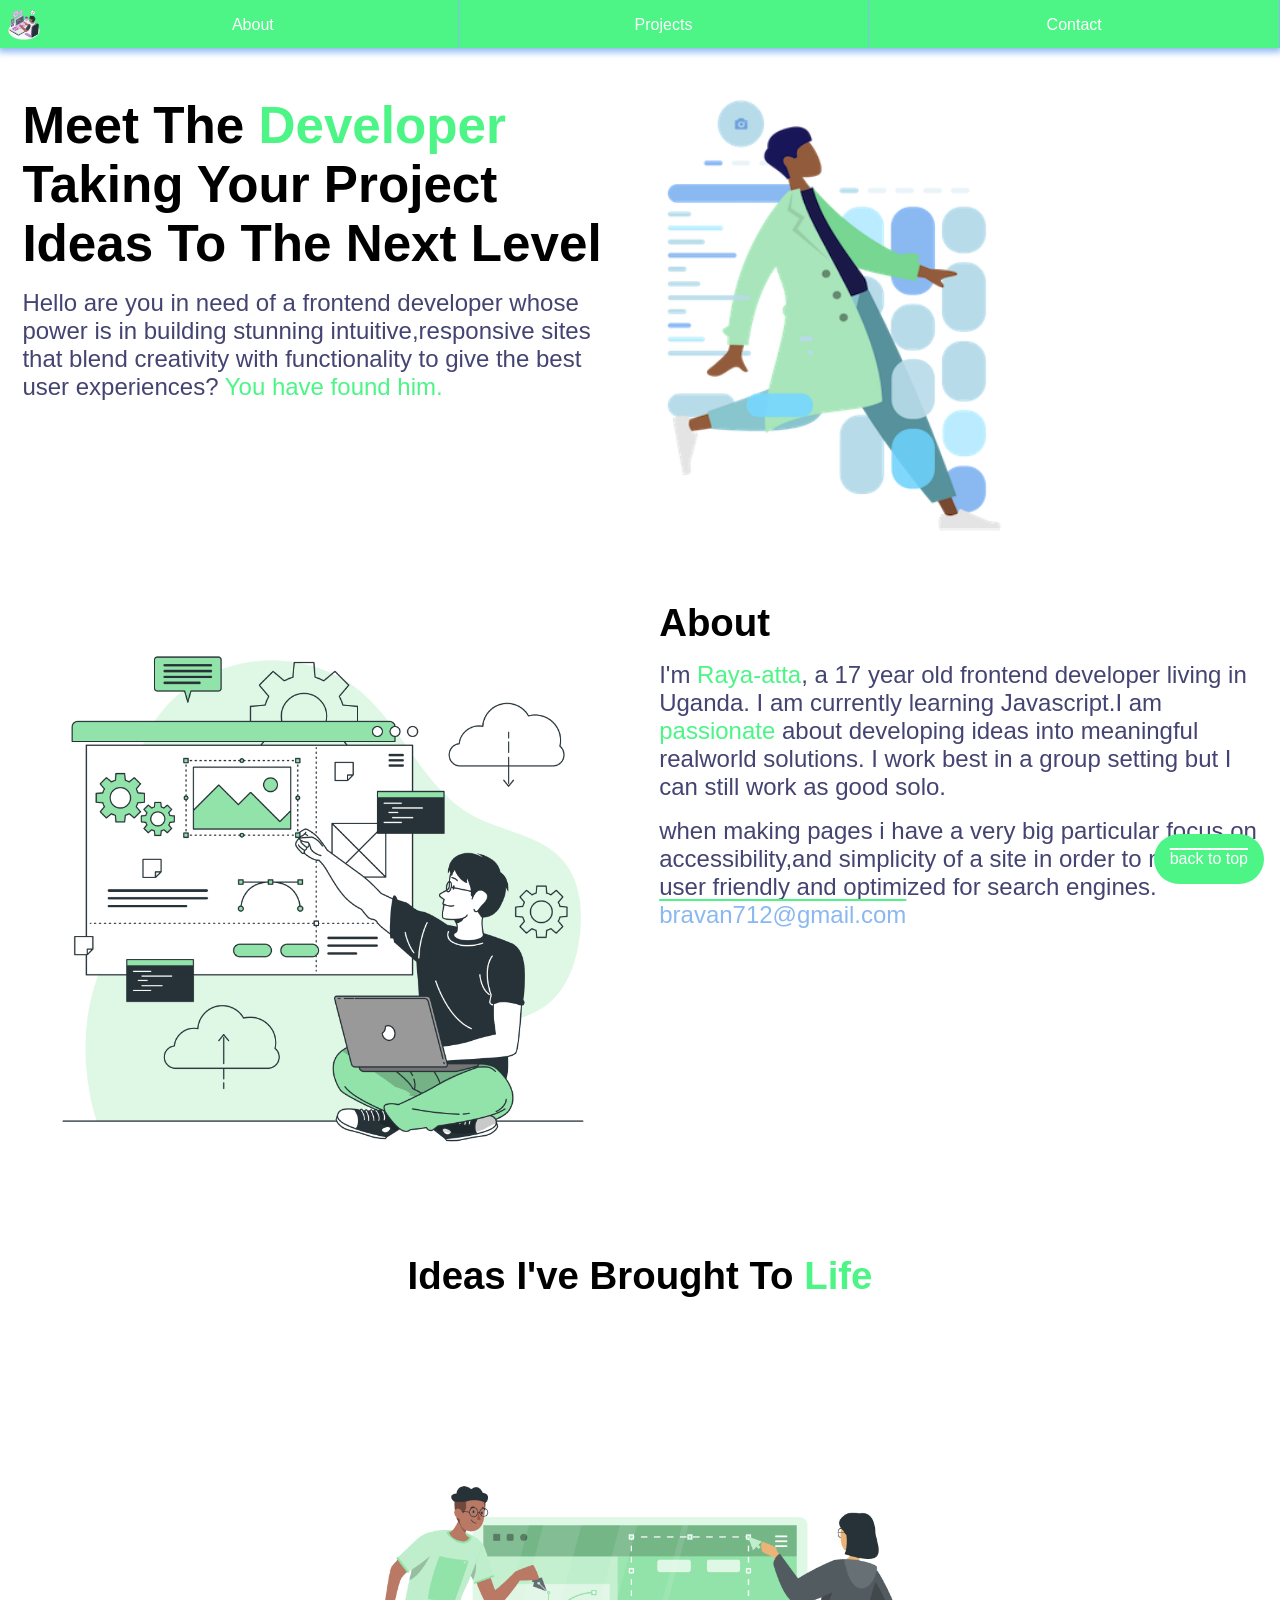
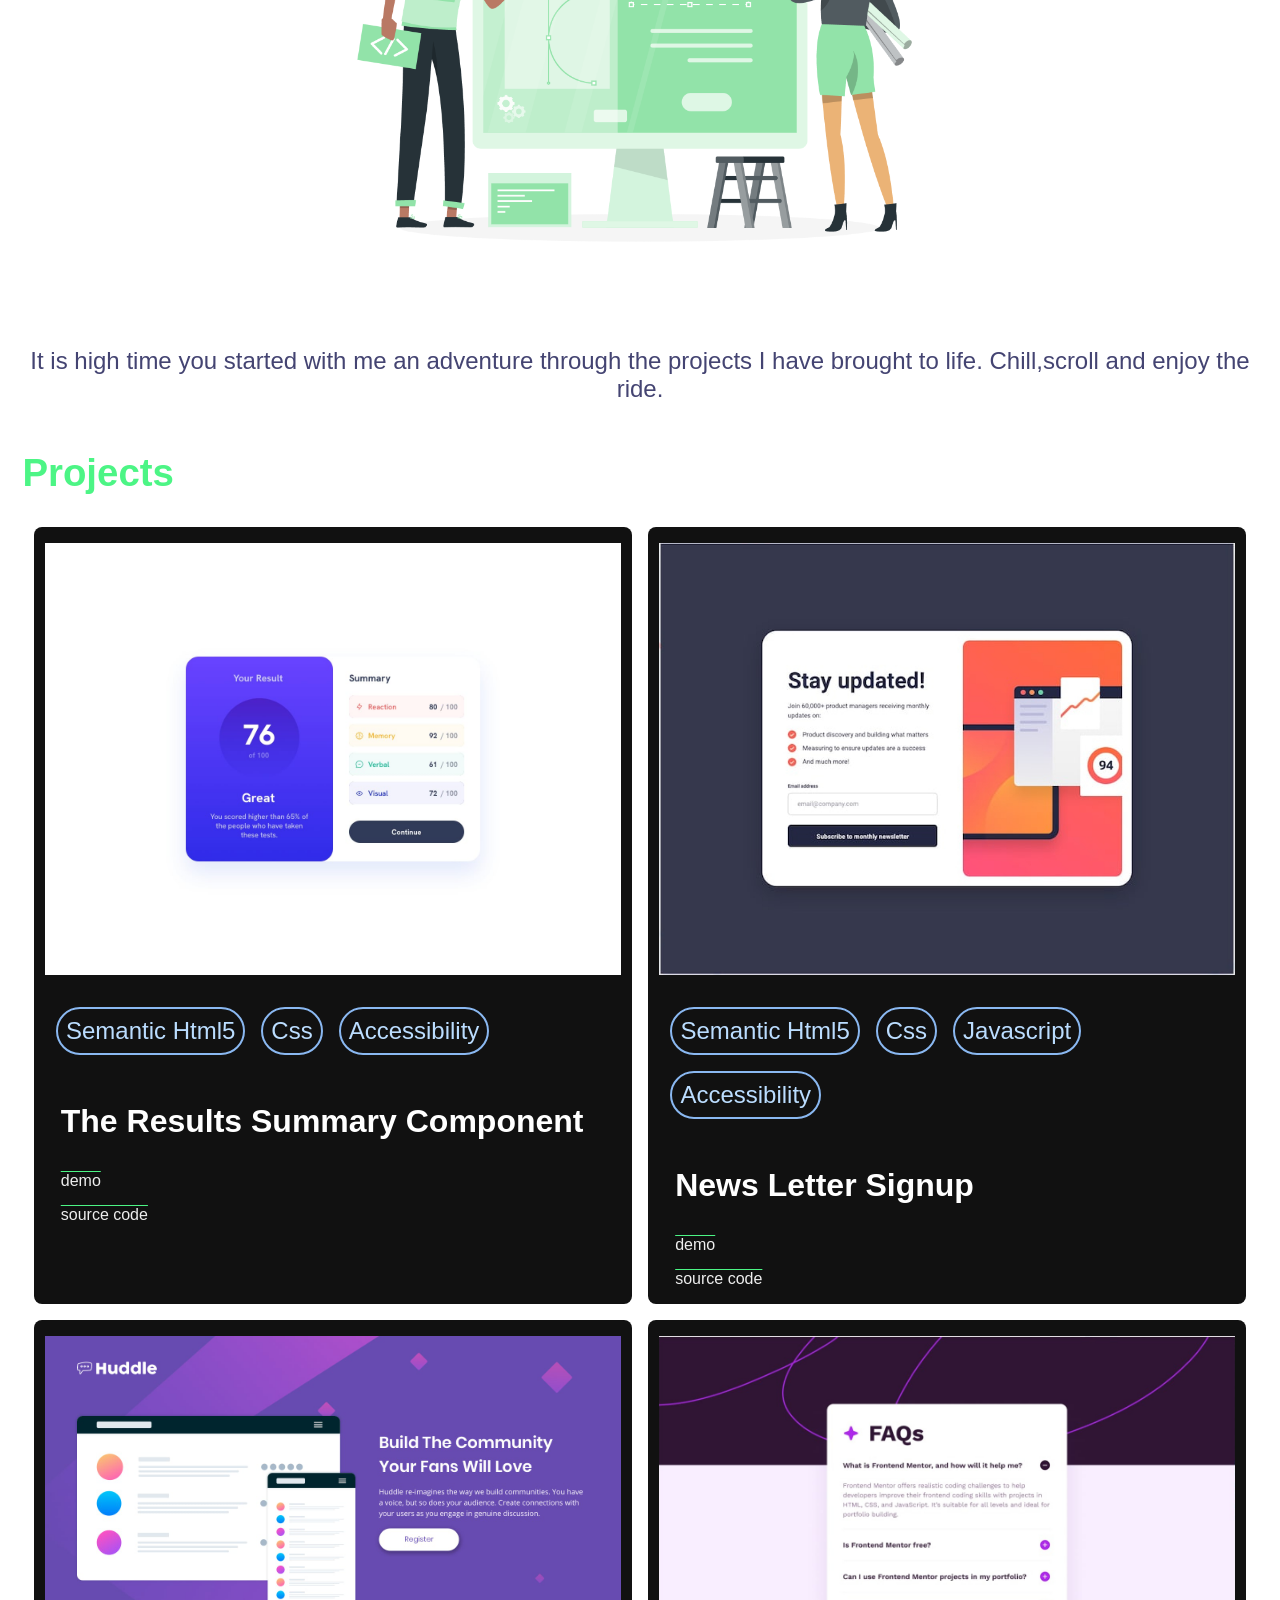
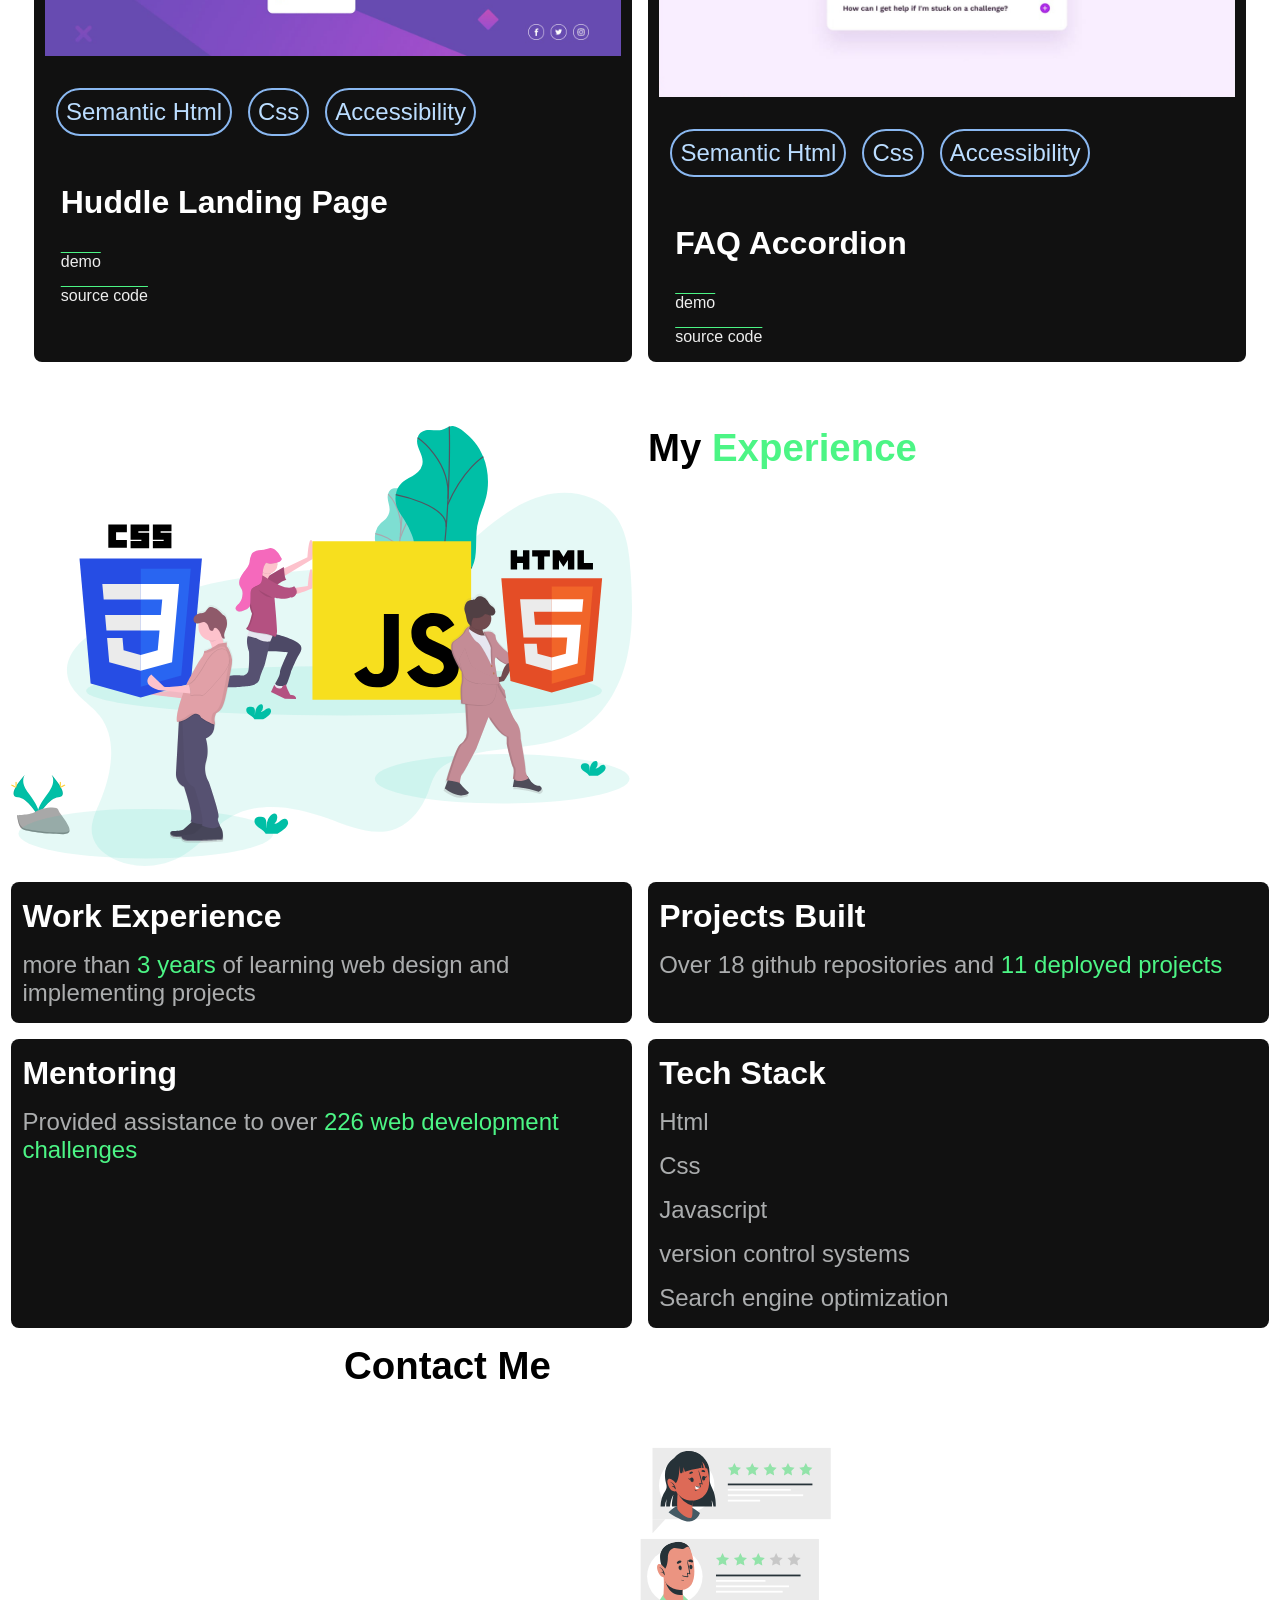
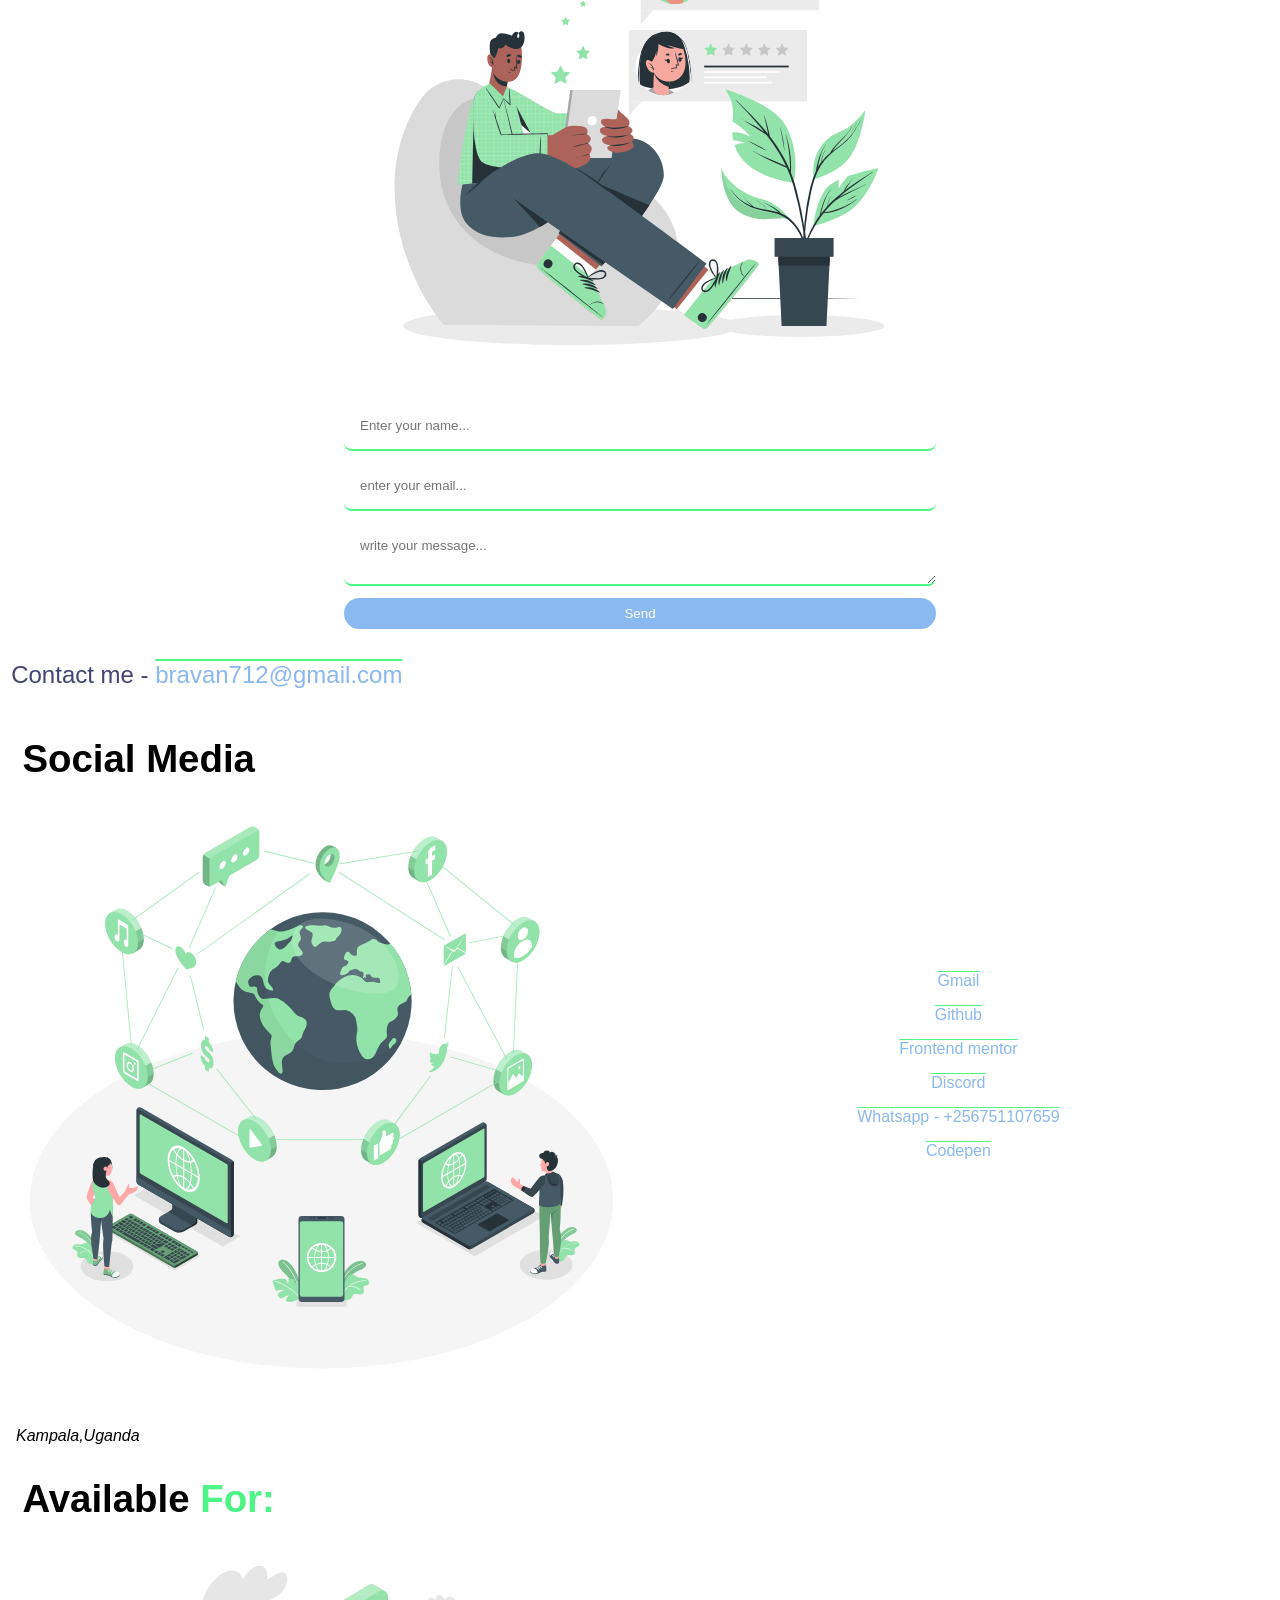
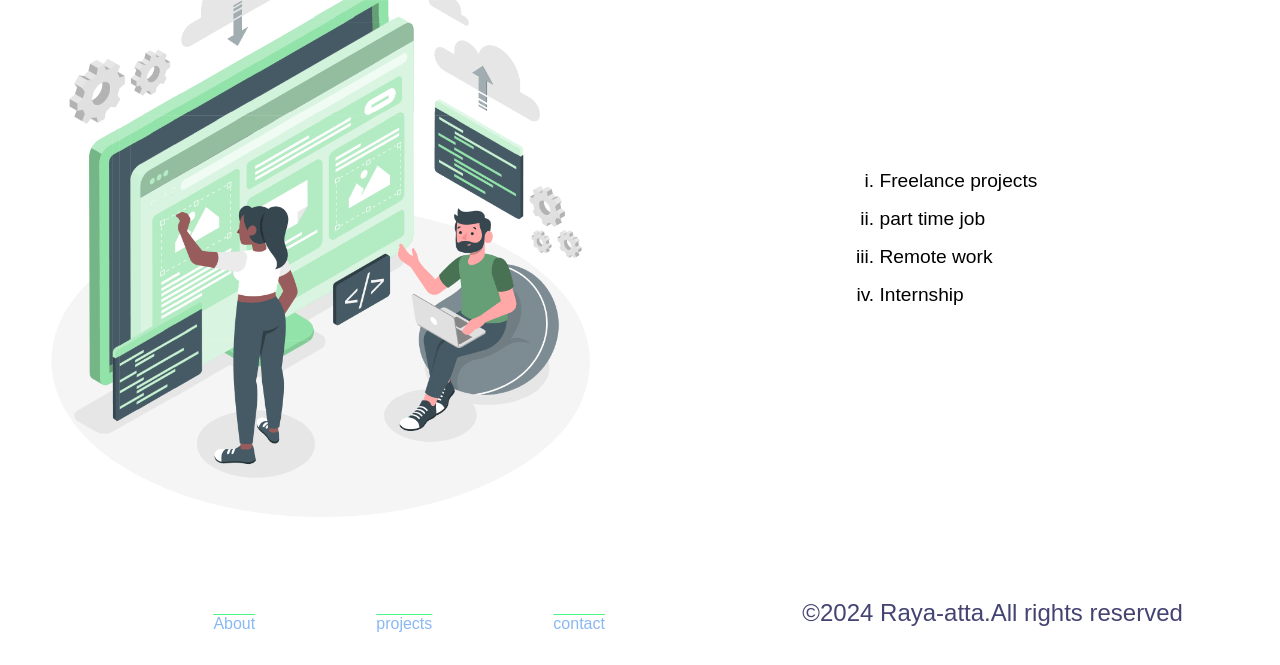
==== index.html @ 0c6fb793 "Update index.html" ====
<!DOCTYPE html>
<html>
    <head>
        <meta charset="utf-8">
        <meta http-equiv="X-UA-Compatible" content="IE=edge">
        <title>Raya-atta</title>
        <meta name="title" content="Raya-atta" />
<meta name="description" content="The number one developer portfolio." />

<!-- Open Graph / Facebook -->
<meta property="og:type" content="website" />
<meta property="og:url" content="https://rayaatta.github.io/My-portfolio/" />
<meta property="og:title" content="Raya-atta" />
<meta property="og:description" content="The developer bringing your ideas to life." />
<meta property="og:image" content="my-avatar.png" />

<!-- Twitter -->
<meta property="twitter:card" content="summary_large_image" />
<meta property="twitter:url" content="https://rayaatta.github.io/My-portfolio/" />
<meta property="twitter:title" content="Raya-atta" />
<meta property="twitter:description" content="The developer bringing your ideas to lifr." />
<meta property="twitter:image" content="my-avatar.png" />

        <meta name="viewport" content="width=device-width, initial-scale=1">
        <link rel="stylesheet" href="style.css">
    </head>
    <body>
        <header>
             <img src="avatar.svg" class="header__img"  alt="">
            <nav>
                <ul>
                    <li><a href="#about">About</a></li>
                    <li><a href="#projects">Projects</a></li>
                    <li><a href="#contact">Contact</a></li>
                </ul>
            </nav>
        </header>
        <main>
            <article class="meet-me">
                <img src="my-avatar.png" alt="">
                <div class="meet-me__div">
                    <h1>
                      Meet the <span class="theme-main">developer</span> taking your project ideas to the next level
                    </h1>
                    <p>
                      Hello are you in need of a  frontend developer whose power
                      is in building stunning intuitive,responsive sites that blend creativity with functionality to give
                      the best user experiences? <span class="theme-main">You have found him.</span>
                    </p>
                </div>
            </article>
            <article class="about" id="about">
                <img src="me-coding.png" alt="">
                <div class="about__div">
                    <h2>About</h2>
                    <p>
                      I'm <span class="theme-main">Raya-atta</span>, a 17 year old frontend developer living in Uganda.
                      I am currently learning Javascript.I am <span class="theme-main">passionate</span> about developing ideas into meaningful realworld solutions.
                      I work best in a group setting but I can still work as good solo.
                    </p>
                    <p>
                      when making pages i have a very big particular focus on accessibility,and simplicity of a site in order to make it user 
                      friendly and optimized for search engines.
                      <a class="mail" href="mailto:bravan712@gmail.com">bravan712@gmail.com</a>
                    </p>
                </div>
            </article>
            <section>
                <article class="ideas">
                    <h2>Ideas I've brought to <span class="theme-main">life</span> </h2>
                    <img src="project.png" alt="">
                    <p>It is high time you started with me an adventure through the projects I have brought to life.
                        Chill,scroll and enjoy the ride.
                    </p>
                </article>
                <section id="projects">
                      <h2 class="theme-main">Projects</h2>
                      <section class="projects-container">
                        <article class="results-summary">
                           <img src="results-summary.jpg" alt="">
                           <div class="built-with">
                             <p>Semantic Html5</p>
                             <p>Css</p>
                             <p>Accessibility</p>
                           </div>
                           <h3>The results summary component</h3>
                           <a href="https://rayaatta.github.io/Results-summary-component-/">demo</a>
                           <a href="https://github.com/rayaatta/Results-summary-component-/">source code</a>
                        </article>
                        <article class="news-letter">
                            <img src="newsletter.jpg" alt="" srcset="">
                            <div class="built-with">
                                <p>Semantic Html5</p>
                                <p>Css</p>
                                <p>Javascript</p>
                                <p>Accessibility</p>
                            </div>
                            <h3>News letter signup</h3>
                            <a href="https://rayaatta.github.io/News-letter-sign-up-with-success-message-/">demo</a>
                            <a href="https://github.com/rayaatta/News-letter-sign-up-with-success-message-">source code</a>
                        </article>
                        <article class="huddle-page">
                            <img src="huddle-landing.jpg" alt="">
                            <div class="built-with">
                                <p>Semantic Html</p>
                                <p>Css</p>
                                <p>Accessibility</p>
                            </div>
                            <h3>huddle landing page</h3>
                            <a href="https://rayaatta.github.io/Huddle-landing-page/">demo</a>
                            <a href="https://github.com/rayaatta/Huddle-landing-page">source code</a>
                        </article>
                        <article>
                            <img src="faq-accordion.jpg" alt="">
                            <div class="built-with">
                                <p>Semantic Html</p>
                                <p>Css</p>
                                <p>Accessibility</p>
                            </div>
                            <h3>FAQ accordion</h3>
                            <a href="#">demo</a>
                            <a href="#">source code</a>
                        </article>
                      </section>
                </section>
            </section>
            <section class="experience">
                <img src="skill-set.svg" alt="">
                <h2>my <span class="theme-main">experience</span></h2>
                <article class="Time">
                    <h3>Work experience</h3>
                   <p>more than <span class="theme-main">3 years</span> of learning web design and implementing projects</p>
                </article>
                <article>
                    <h3>Projects built</h3>
                    <p>Over 18 github repositories and <span class="theme-main">11 deployed projects</span></p>
                </article>
                <article>
                    <h3>Mentoring</h3>
                    <p>Provided assistance to over <span class="theme-main"> 226 web development challenges</span></p>
                </article>
                <article>
                    <h3>Tech stack</h3>
                    <p>Html</p>
                    <p>Css</p>
                    <p>Javascript</p>
                    <p>version control systems</p>
                    <p>Search engine optimization</p>
                </article>
            </section>
            <form id="contact" action="https://formspree.io/f/xjvnbeyb" method="POST">
                <h2>Contact me</h2>
                <img src="contact.svg" alt="">
                 <input type="text" name="name" id="name" placeholder="Enter your name...">
                 <input type="email" name="email" placeholder="enter your email..."> 
                  <textarea name="message" placeholder="write your message..."></textarea>
                  <button type="submit">Send</button>
            </form>
            
            <div class="contact">
              <p>Contact me - <a href="mailto:bravan712@gmail.com">bravan712@gmail.com</a></p>
            </div>
            <div class="socials">
                <div>
                    <h2>Social media</h2>
                    <img src="socials.svg" alt="">
                </div>
                <div class="links">
                    <a href="mailto:musasizis199@gmail.com">Gmail</a>
                    <a href="https://www.github.com/rayaatta">Github</a>
                    <a href="https://www.frontendmentor.io/profile/rayaatta">Frontend mentor</a>
                    <a href="https://www.discordapp.com/users/rayaatta#8284">Discord</a>
                    <a>Whatsapp - +256751107659</a>
                    <a href="https://www.codepen.io/rayaatta">Codepen</a>
                </div>
                </div>
            <address>
                Kampala,Uganda
            </address>
            <div class="available">
                <div>
                    <h2>Available <span class="theme-main">for:</span></h2>
                    <img src="collaboration.png" alt="">
                </div>
                <div class="work">
                    <ul>
                      <li>Freelance projects</li>
                      <li>part time job</li>
                      <li>Remote work</li>
                      <li>Internship</li>
                   </ul>
                </div>
            </div>
        </main>
        <footer>
            <div class="footer-nav">
                <a href="#about">About</a>
                <a href="#projects">projects</a>
                <a href="#contact">contact</a>
                <a id="back-top" href="#top">back to top</a>
            </div>
            <p>&copy;2024 Raya-atta.All rights reserved</p>
        </footer>
        <script src="" async defer></script>
    </body>
</html>
---- style.css ----
:root {
    --theme-txt-color:#4cf585;
    --other-txt-color:#8ab8f1;
    --card-bg:#111;
    --p-text-color:rgb(68, 68, 114);
}
/* general styles and reset */
* {
    padding: 0;
    margin: 0;
    box-sizing: border-box;
    font-family: sans-serif;
}
.theme-main {
    color: var(--theme-txt-color);
}
h1,h2,h3 {
    text-transform: capitalize;
}
p {
    color: var(--p-text-color);
}
a {
    color: var(--other-txt-color);
    text-decoration: overline var(--theme-txt-color);
}
a:hover {
    color: var(--theme-txt-color);
}
img {
    display: block;
    max-width: 100%;
}
article, section,div {
    padding-inline:0.7rem;
    padding-block: 1rem;
    display: flex;
    flex-direction: column;
    gap:1rem;
}
/*specific styles*/
body {
    display: flex;
    flex-direction: column;
    align-items: center;
    gap: 1rem;
}
header {
    position: sticky;
    background: #4cf585;
    display: flex;
    width: 100%;
    top:0;
    box-shadow: 0 2px 7px 2px #8ab8f1 ;
}
.header__img {
    max-height: 2rem;
    margin-inline: .5rem;
    margin-block: .5rem;
}
nav {
    width: calc(100% - 3rem);
    height:3rem;
    display: flex;
}
nav > ul {
    display: flex;
    list-style: none;
    align-items: center;
    justify-content: space-evenly;
    height: 100%;
    width: 100%;
}
nav li {
    height: 100%;
    text-align: center;
    width: 33.33%;
    display: flex;
    align-items: center;
    justify-content: center;
}
nav a {
    text-align: center;
    text-decoration: none;
    width: 100%;
    height: 100%;
    padding-block: 1rem;
    color: #fff;
    transition-duration: .3s;
    border-inline-end: 1px solid var(--other-txt-color);
}
nav a:hover {
    background: var(--other-txt-color);
    color: #fff;
    
}
h1 {
    font-size: 2rem;
}
main {
    display: flex;
    flex-direction: column;
    align-items: center;
    scroll-snap-type: y mandatory;
    scroll-behavior: smooth;
}

.projects-container > article {
    background: var(--card-bg);
    color: #fff;
    border-radius: .5rem;
}
.projects-container h3 {
    padding:1rem;
}
.built-with {
    flex-direction: row;
    flex-wrap: wrap;
}
.built-with > p {
    color:#bdf;
    border: 2px solid var(--other-txt-color);
    border-radius: 1.5rem;
    padding: .5rem;
}
.projects-container a {
    color: #eee;
}
.projects-container a:hover {
    color: var(--theme-txt-color);
}
article > a {
    margin-inline: 1rem;
    cursor: pointer;
}
.experience > article {
    background: var(--card-bg);
    border-radius: .5rem;
    color:#fff;
}
.experience p {
    color: #abadae;
}
form {
    width: min(90%,37rem);
    display: flex;
    flex-direction: column;
    gap: .7rem;
    margin-bottom: 1rem;
}
form  input:not(button[type="submit"]),textarea {
    border: none;
    border-block-end: 2px solid var(--theme-txt-color);
    border-radius: .5rem;
    padding: 1rem;
}
form input:focus,textarea:focus {   
    outline: 3px solid var(--other-txt-color);
    cursor:copy;
}
textarea {
    min-height: 1rem;;
}
button {
    border: none;
    cursor: pointer;
    background: var(--other-txt-color);
    color: #fff;
    border-radius: 1rem;
    padding-block: .5rem;
}
button:hover {
    background: var(--theme-txt-color);
}
.contact, .socials {
    width:100%;
}
.contact  a, .socials > a, .mail, footer a {
    color: var(--other-txt-color);
}
.contact a:hover, .socials > a:hover {
    color:var(--theme-txt-color);
}
.available ul {
    list-style:lower-roman;
    padding: 1rem;
}
address, .available {
    width: 100%;
}
address {
    margin-inline: 1rem;
    padding-inline: 1rem;
}
footer {
    width: 100%;
    padding: 1rem;
}
#back-top {
    position: fixed;
    bottom: 1rem;
    right: 1rem;
    background: var(--theme-txt-color);
    padding: 1rem;
    color: #fff;
    display: block;
    border-radius: 2rem;
    text-decoration: overline 2px;
}
#back-top:hover {
    color: #fff;
    background: var(--other-txt-color);
}
@media screen and (min-width:600px) {
    .meet-me {
        display: grid;
        grid-template-columns: 1fr 1fr;
        grid-template-rows: 1fr;
    }
    .meet-me > img {
        grid-column: 2/3;
        min-width: 60%;
    }
    .meet-me > div {
        grid-column: 1/2;
        grid-row: 1/2;
    }
    h1 {
        font-size: 2.2rem;
    }
    h2 {
        font-size: 1.8rem;
    }
    h3 {
        font-size: 1.5;
    }
    p {
        font-size: 1.1rem;
    }
    .about {
        display: grid;
        grid-template-columns: 1fr 1fr;
    }
    .ideas {
        align-items: center;
        text-align: center;
    }
    .ideas > img {
        max-width: 70%;
    }
    .projects-container {
        display: grid;
        grid-template-columns: 1fr 1fr;
    }
    .experience {
        display: grid;
        grid-template-columns: repeat(2, 1fr);
    }
    .available {
        display: grid;
        grid-template-columns: 1fr 1fr;
    }
    .available > .work {
        display: flex;
        align-items: center;
        justify-content: center;
        flex-direction: column;
    }
    .available ul {
        margin-top: 4rem;
        display: flex;
        flex-direction: column;
        gap: 1rem;
        padding: 2rem;
        font-size: 1.2rem;
    }
    .socials {
        display: grid;
        grid-template-columns: 1fr 1fr;
    }
    .socials > .links {
        align-items: center;
        justify-content: center;
    }
    footer {
        display: flex;
        justify-content: space-evenly;
    }
    .footer-nav {
        flex-direction: row;
        justify-content: space-evenly;
        width: 50%;
    }
}
@media screen and (min-width:800px) {
    h1 {
        font-size: 3rem;
    }
    h2 {
        font-size: 2rem;
    }
    h3 {
        font-size: 1.8rem;
    }
    p {
        font-size: 1.5rem;
    }
    .ideas > img {
        max-width: 60%;
    }
}
    
@media screen and (min-width:900px) {
    h1 {
        font-size: 3.2rem;
    }
    h2 {
        font-size: 2.4rem;
    }
    h3 {
        font-size: 2rem;
    }
    p {
        font-size: 1.5rem;
    }
    .ideas > img {
        max-width: 50%;
    }
}
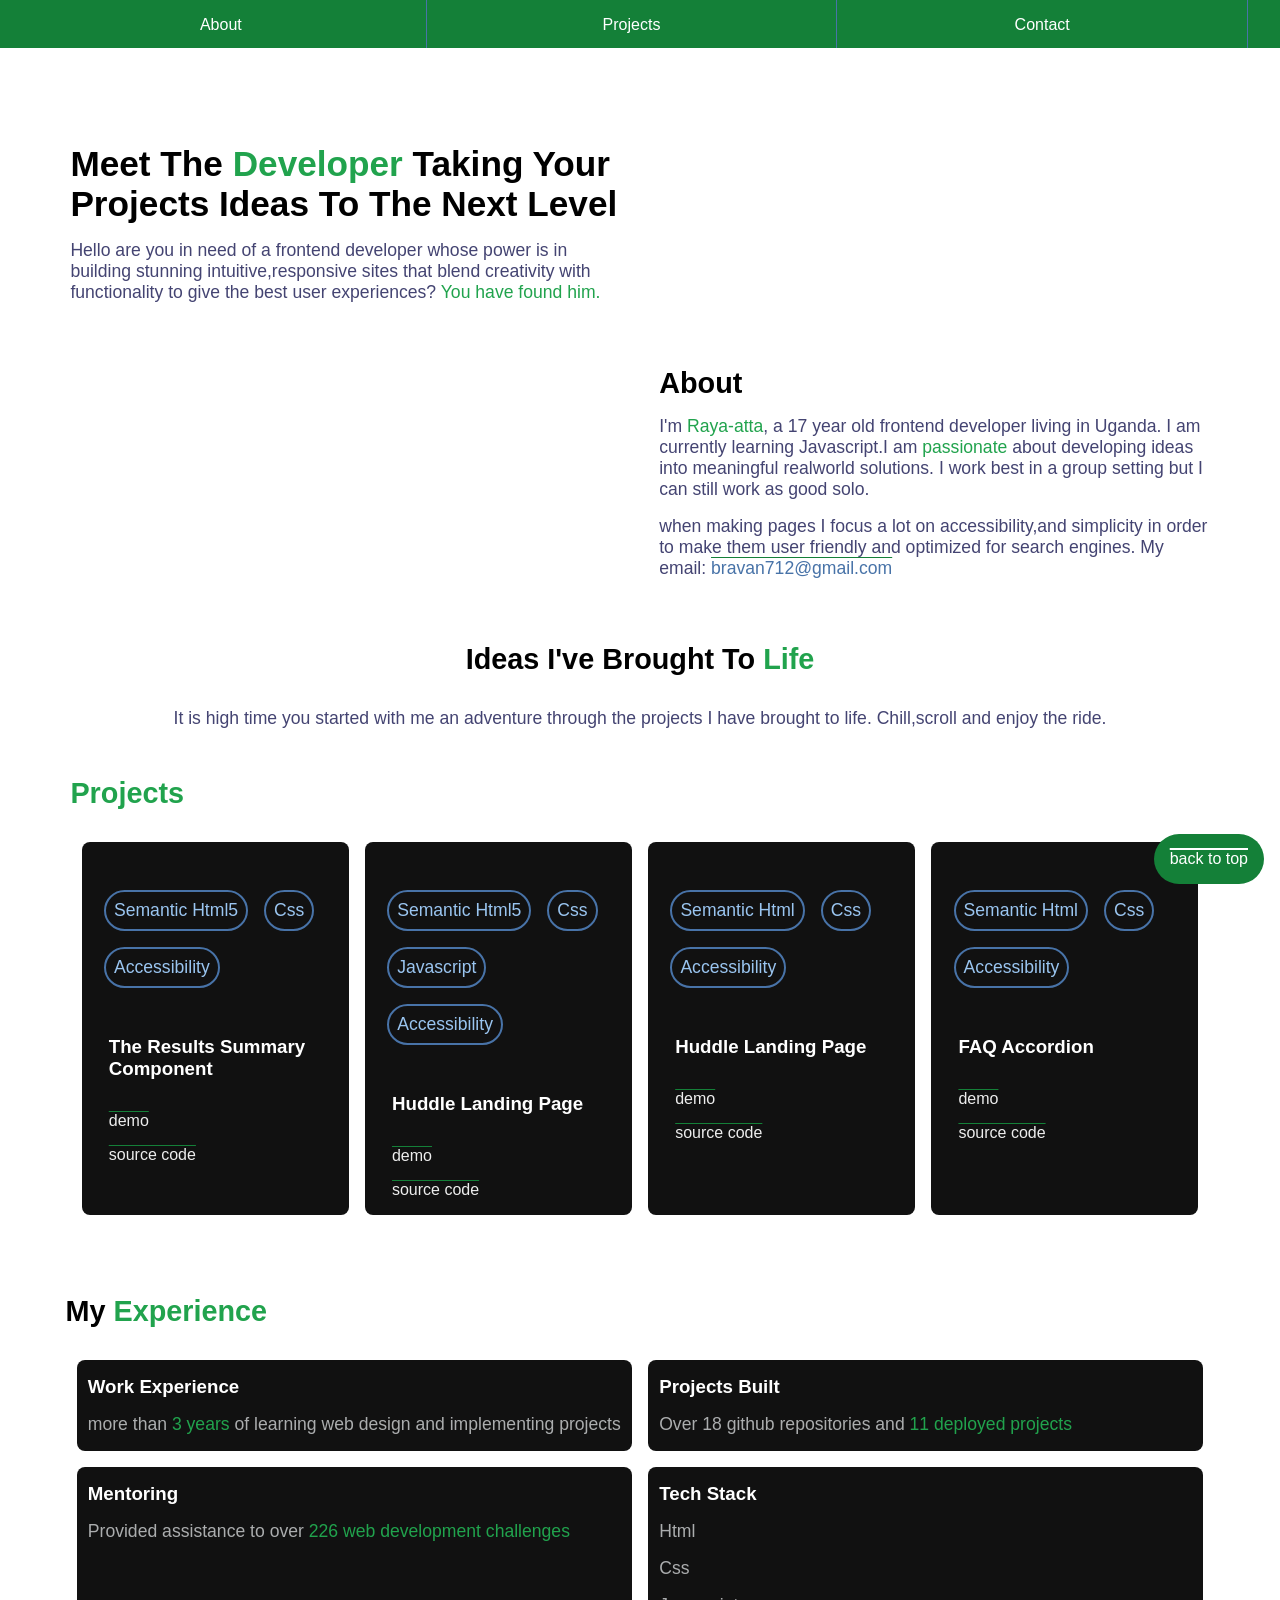
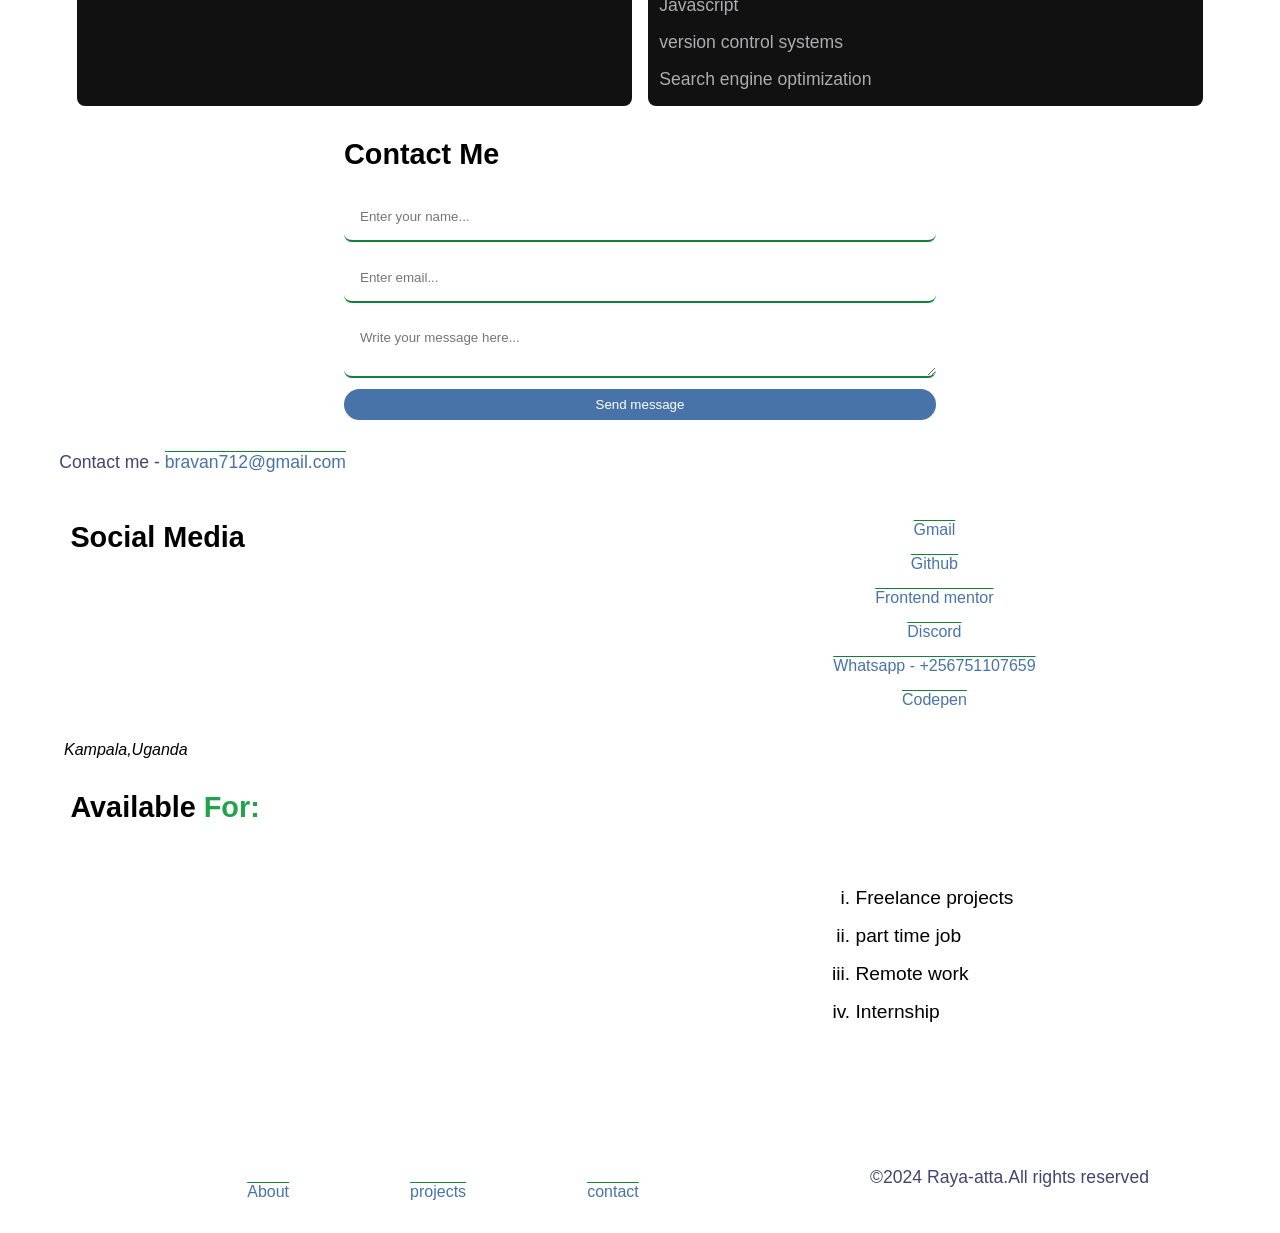
==== commit 5eeb0a02: "Add files via upload" ====
--- a/index.html
+++ b/index.html
@@ -4,29 +4,13 @@
         <meta charset="utf-8">
         <meta http-equiv="X-UA-Compatible" content="IE=edge">
         <title>Raya-atta</title>
-        <meta name="title" content="Raya-atta" />
-<meta name="description" content="The number one developer portfolio." />
-
-<!-- Open Graph / Facebook -->
-<meta property="og:type" content="website" />
-<meta property="og:url" content="https://rayaatta.github.io/My-portfolio/" />
-<meta property="og:title" content="Raya-atta" />
-<meta property="og:description" content="The developer bringing your ideas to life." />
-<meta property="og:image" content="my-avatar.png" />
-
-<!-- Twitter -->
-<meta property="twitter:card" content="summary_large_image" />
-<meta property="twitter:url" content="https://rayaatta.github.io/My-portfolio/" />
-<meta property="twitter:title" content="Raya-atta" />
-<meta property="twitter:description" content="The developer bringing your ideas to lifr." />
-<meta property="twitter:image" content="my-avatar.png" />
-
+        <meta name="description" content="">
         <meta name="viewport" content="width=device-width, initial-scale=1">
         <link rel="stylesheet" href="style.css">
     </head>
     <body>
         <header>
-             <img src="avatar.svg" class="header__img"  alt="">
+             <img src="images/avatar.svg" class="header__img"  alt="">
             <nav>
                 <ul>
                     <li><a href="#about">About</a></li>
@@ -37,10 +21,10 @@
         </header>
         <main>
             <article class="meet-me">
-                <img src="my-avatar.png" alt="">
+                <img src="images/my-avatar.png" alt="">
                 <div class="meet-me__div">
                     <h1>
-                      Meet the <span class="theme-main">developer</span> taking your project ideas to the next level
+                      Meet the <span class="theme-main">developer</span> taking your projects ideas to the next level
                     </h1>
                     <p>
                       Hello are you in need of a  frontend developer whose power
@@ -50,7 +34,7 @@
                 </div>
             </article>
             <article class="about" id="about">
-                <img src="me-coding.png" alt="">
+                <img src="images/me-coding.png" alt="">
                 <div class="about__div">
                     <h2>About</h2>
                     <p>
@@ -59,8 +43,9 @@
                       I work best in a group setting but I can still work as good solo.
                     </p>
                     <p>
-                      when making pages i have a very big particular focus on accessibility,and simplicity of a site in order to make it user 
+                      when making pages I focus a lot on accessibility,and simplicity in order to make them user 
                       friendly and optimized for search engines.
+                      My email:
                       <a class="mail" href="mailto:bravan712@gmail.com">bravan712@gmail.com</a>
                     </p>
                 </div>
@@ -68,7 +53,7 @@
             <section>
                 <article class="ideas">
                     <h2>Ideas I've brought to <span class="theme-main">life</span> </h2>
-                    <img src="project.png" alt="">
+                    <img class="major" src="images/project.png" alt="">
                     <p>It is high time you started with me an adventure through the projects I have brought to life.
                         Chill,scroll and enjoy the ride.
                     </p>
@@ -77,41 +62,41 @@
                       <h2 class="theme-main">Projects</h2>
                       <section class="projects-container">
                         <article class="results-summary">
-                           <img src="results-summary.jpg" alt="">
+                           <img src="images/results-summary.jpg" alt="">
                            <div class="built-with">
                              <p>Semantic Html5</p>
                              <p>Css</p>
                              <p>Accessibility</p>
                            </div>
                            <h3>The results summary component</h3>
-                           <a href="https://rayaatta.github.io/Results-summary-component-/">demo</a>
-                           <a href="https://github.com/rayaatta/Results-summary-component-/">source code</a>
+                           <a href="#">demo</a>
+                           <a href="#">source code</a>
                         </article>
                         <article class="news-letter">
-                            <img src="newsletter.jpg" alt="" srcset="">
+                            <img src="images/newsletter.jpg" alt="" srcset="">
                             <div class="built-with">
                                 <p>Semantic Html5</p>
                                 <p>Css</p>
                                 <p>Javascript</p>
                                 <p>Accessibility</p>
                             </div>
-                            <h3>News letter signup</h3>
-                            <a href="https://rayaatta.github.io/News-letter-sign-up-with-success-message-/">demo</a>
-                            <a href="https://github.com/rayaatta/News-letter-sign-up-with-success-message-">source code</a>
+                            <h3>huddle landing page</h3>
+                            <a href="#">demo</a>
+                            <a href="#">source code</a>
                         </article>
                         <article class="huddle-page">
-                            <img src="huddle-landing.jpg" alt="">
+                            <img src="images/huddle-landing.jpg" alt="">
                             <div class="built-with">
                                 <p>Semantic Html</p>
                                 <p>Css</p>
                                 <p>Accessibility</p>
                             </div>
                             <h3>huddle landing page</h3>
-                            <a href="https://rayaatta.github.io/Huddle-landing-page/">demo</a>
-                            <a href="https://github.com/rayaatta/Huddle-landing-page">source code</a>
+                            <a href="#">demo</a>
+                            <a href="#">source code</a>
                         </article>
                         <article>
-                            <img src="faq-accordion.jpg" alt="">
+                            <img src="images/faq-accordion.jpg" alt="">
                             <div class="built-with">
                                 <p>Semantic Html</p>
                                 <p>Css</p>
@@ -125,8 +110,9 @@
                 </section>
             </section>
             <section class="experience">
-                <img src="skill-set.svg" alt="">
+                <img class="major" src="images/skill-set.svg" alt="">
                 <h2>my <span class="theme-main">experience</span></h2>
+                <section class="experience-grid">
                 <article class="Time">
                     <h3>Work experience</h3>
                    <p>more than <span class="theme-main">3 years</span> of learning web design and implementing projects</p>
@@ -148,25 +134,25 @@
                     <p>Search engine optimization</p>
                 </article>
             </section>
-            <form id="contact" action="https://formspree.io/f/xjvnbeyb" method="POST">
+            </section>
+            <form action="https://www.formspree.io/f/xjvnbeyb" method="POST" id="contact">
                 <h2>Contact me</h2>
-                <img src="contact.svg" alt="">
-                 <input type="text" name="name" id="name" placeholder="Enter your name...">
-                 <input type="email" name="email" placeholder="enter your email..."> 
-                  <textarea name="message" placeholder="write your message..."></textarea>
-                  <button type="submit">Send</button>
+                <img src="images/contact.svg" alt="">
+                <input type="text" name="name" id="name" placeholder="Enter your name..." autocomplete="on">
+                <input type="email" name="email" id="email" placeholder="Enter email..." autocomplete="on">
+                <textarea name="message" id="" placeholder="Write your message here..."></textarea>
+                <input type="submit" value="Send message">
             </form>
-            
             <div class="contact">
               <p>Contact me - <a href="mailto:bravan712@gmail.com">bravan712@gmail.com</a></p>
             </div>
             <div class="socials">
                 <div>
                     <h2>Social media</h2>
-                    <img src="socials.svg" alt="">
+                    <img src="images/socials.svg" alt="">
                 </div>
                 <div class="links">
-                    <a href="mailto:musasizis199@gmail.com">Gmail</a>
+                    <a href="mailto:bravan712@gmail.com">Gmail</a>
                     <a href="https://www.github.com/rayaatta">Github</a>
                     <a href="https://www.frontendmentor.io/profile/rayaatta">Frontend mentor</a>
                     <a href="https://www.discordapp.com/users/rayaatta#8284">Discord</a>
@@ -180,7 +166,7 @@
             <div class="available">
                 <div>
                     <h2>Available <span class="theme-main">for:</span></h2>
-                    <img src="collaboration.png" alt="">
+                    <img src="images/collaboration.png" alt="">
                 </div>
                 <div class="work">
                     <ul>
@@ -203,4 +189,4 @@
         </footer>
         <script src="" async defer></script>
     </body>
-</html>
+</html>
--- a/style.css
+++ b/style.css
@@ -1,6 +1,7 @@
 :root {
-    --theme-txt-color:#4cf585;
-    --other-txt-color:#8ab8f1;
+    --theme-txt-color:#148038;
+    --variant-theme-txt-color:#21a34d;
+    --other-txt-color:#4873a8;
     --card-bg:#111;
     --p-text-color:rgb(68, 68, 114);
 }
@@ -10,9 +11,10 @@
     margin: 0;
     box-sizing: border-box;
     font-family: sans-serif;
+    max-width: 100%;
 }
 .theme-main {
-    color: var(--theme-txt-color);
+    color: var(--variant-theme-txt-color);
 }
 h1,h2,h3 {
     text-transform: capitalize;
@@ -47,11 +49,10 @@
 }
 header {
     position: sticky;
-    background: #4cf585;
+    background: var(--theme-txt-color);
     display: flex;
     width: 100%;
     top:0;
-    box-shadow: 0 2px 7px 2px #8ab8f1 ;
 }
 .header__img {
     max-height: 2rem;
@@ -90,7 +91,7 @@
     border-inline-end: 1px solid var(--other-txt-color);
 }
 nav a:hover {
-    background: var(--other-txt-color);
+    /*background: var(--other-txt-color);*/
     color: #fff;
     
 }
@@ -101,8 +102,11 @@
     display: flex;
     flex-direction: column;
     align-items: center;
-    scroll-snap-type: y mandatory;
     scroll-behavior: smooth;
+}
+img.major {
+    width:max(360px, 60%);
+    margin-inline: auto;
 }
 
 .projects-container > article {
@@ -118,7 +122,7 @@
     flex-wrap: wrap;
 }
 .built-with > p {
-    color:#bdf;
+    color:rgb(154, 197, 240);
     border: 2px solid var(--other-txt-color);
     border-radius: 1.5rem;
     padding: .5rem;
@@ -133,7 +137,7 @@
     margin-inline: 1rem;
     cursor: pointer;
 }
-.experience > article {
+.experience article {
     background: var(--card-bg);
     border-radius: .5rem;
     color:#fff;
@@ -148,20 +152,20 @@
     gap: .7rem;
     margin-bottom: 1rem;
 }
-form  input:not(button[type="submit"]),textarea {
+form > input:not(input[type="submit"]),textarea {
     border: none;
     border-block-end: 2px solid var(--theme-txt-color);
     border-radius: .5rem;
     padding: 1rem;
 }
-form input:focus,textarea:focus {   
+form > input:focus,textarea:focus {   
     outline: 3px solid var(--other-txt-color);
     cursor:copy;
 }
 textarea {
     min-height: 1rem;;
 }
-button {
+input[type="submit"] {
     border: none;
     cursor: pointer;
     background: var(--other-txt-color);
@@ -169,7 +173,7 @@
     border-radius: 1rem;
     padding-block: .5rem;
 }
-button:hover {
+input[type="submit"]:hover {
     background: var(--theme-txt-color);
 }
 .contact, .socials {
@@ -212,6 +216,9 @@
     background: var(--other-txt-color);
 }
 @media screen and (min-width:600px) {
+    main {
+        padding:clamp(36px,3rem,5%);
+    }
     .meet-me {
         display: grid;
         grid-template-columns: 1fr 1fr;
@@ -245,14 +252,11 @@
         align-items: center;
         text-align: center;
     }
-    .ideas > img {
-        max-width: 70%;
-    }
     .projects-container {
         display: grid;
-        grid-template-columns: 1fr 1fr;
-    }
-    .experience {
+        grid-template-columns:  repeat(2, 1fr);
+    }
+    .experience-grid {
         display: grid;
         grid-template-columns: repeat(2, 1fr);
     }
@@ -292,39 +296,10 @@
         width: 50%;
     }
 }
-@media screen and (min-width:800px) {
-    h1 {
-        font-size: 3rem;
-    }
-    h2 {
-        font-size: 2rem;
-    }
-    h3 {
-        font-size: 1.8rem;
-    }
-    p {
-        font-size: 1.5rem;
-    }
-    .ideas > img {
-        max-width: 60%;
+@media screen and (min-width:770px) {
+    .projects-container {
+        display: grid;
+        grid-template-columns:  repeat(4, 1fr);
     }
 }
     
-@media screen and (min-width:900px) {
-    h1 {
-        font-size: 3.2rem;
-    }
-    h2 {
-        font-size: 2.4rem;
-    }
-    h3 {
-        font-size: 2rem;
-    }
-    p {
-        font-size: 1.5rem;
-    }
-    .ideas > img {
-        max-width: 50%;
-    }
-}
-    
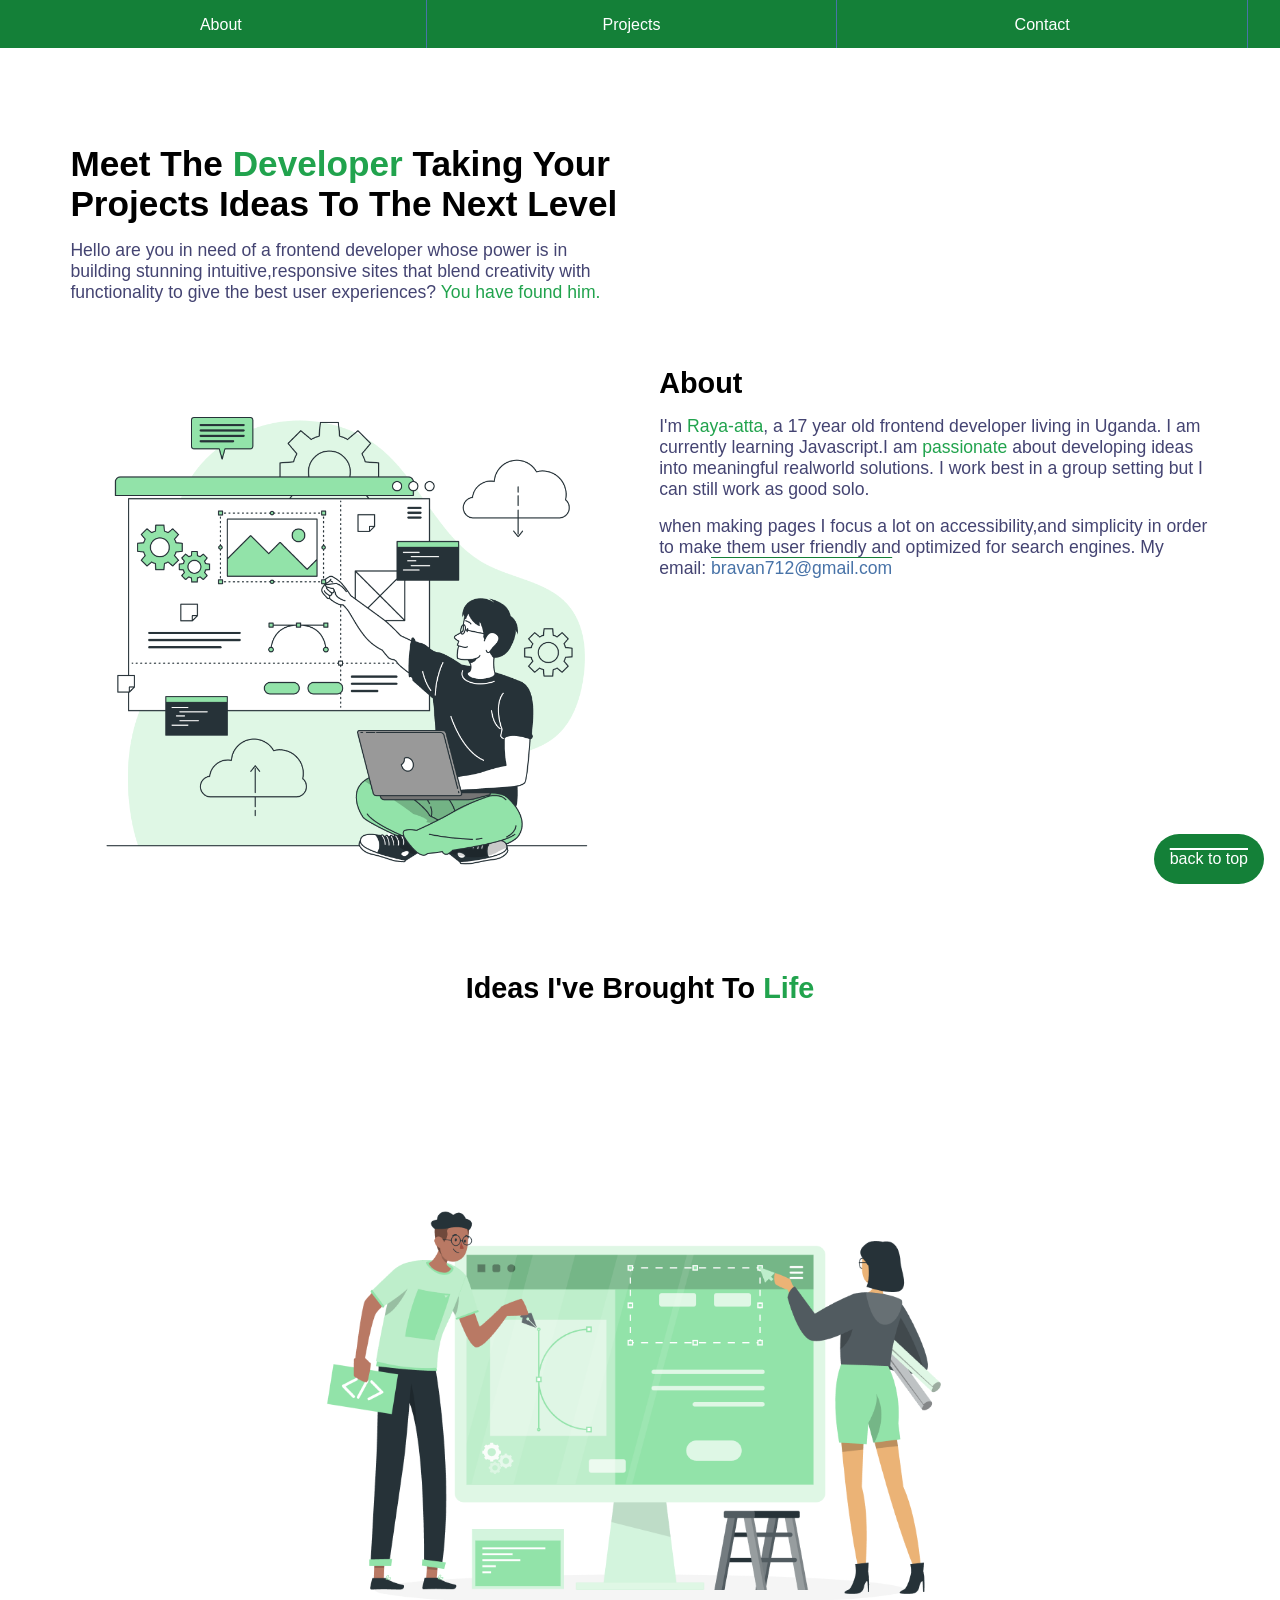
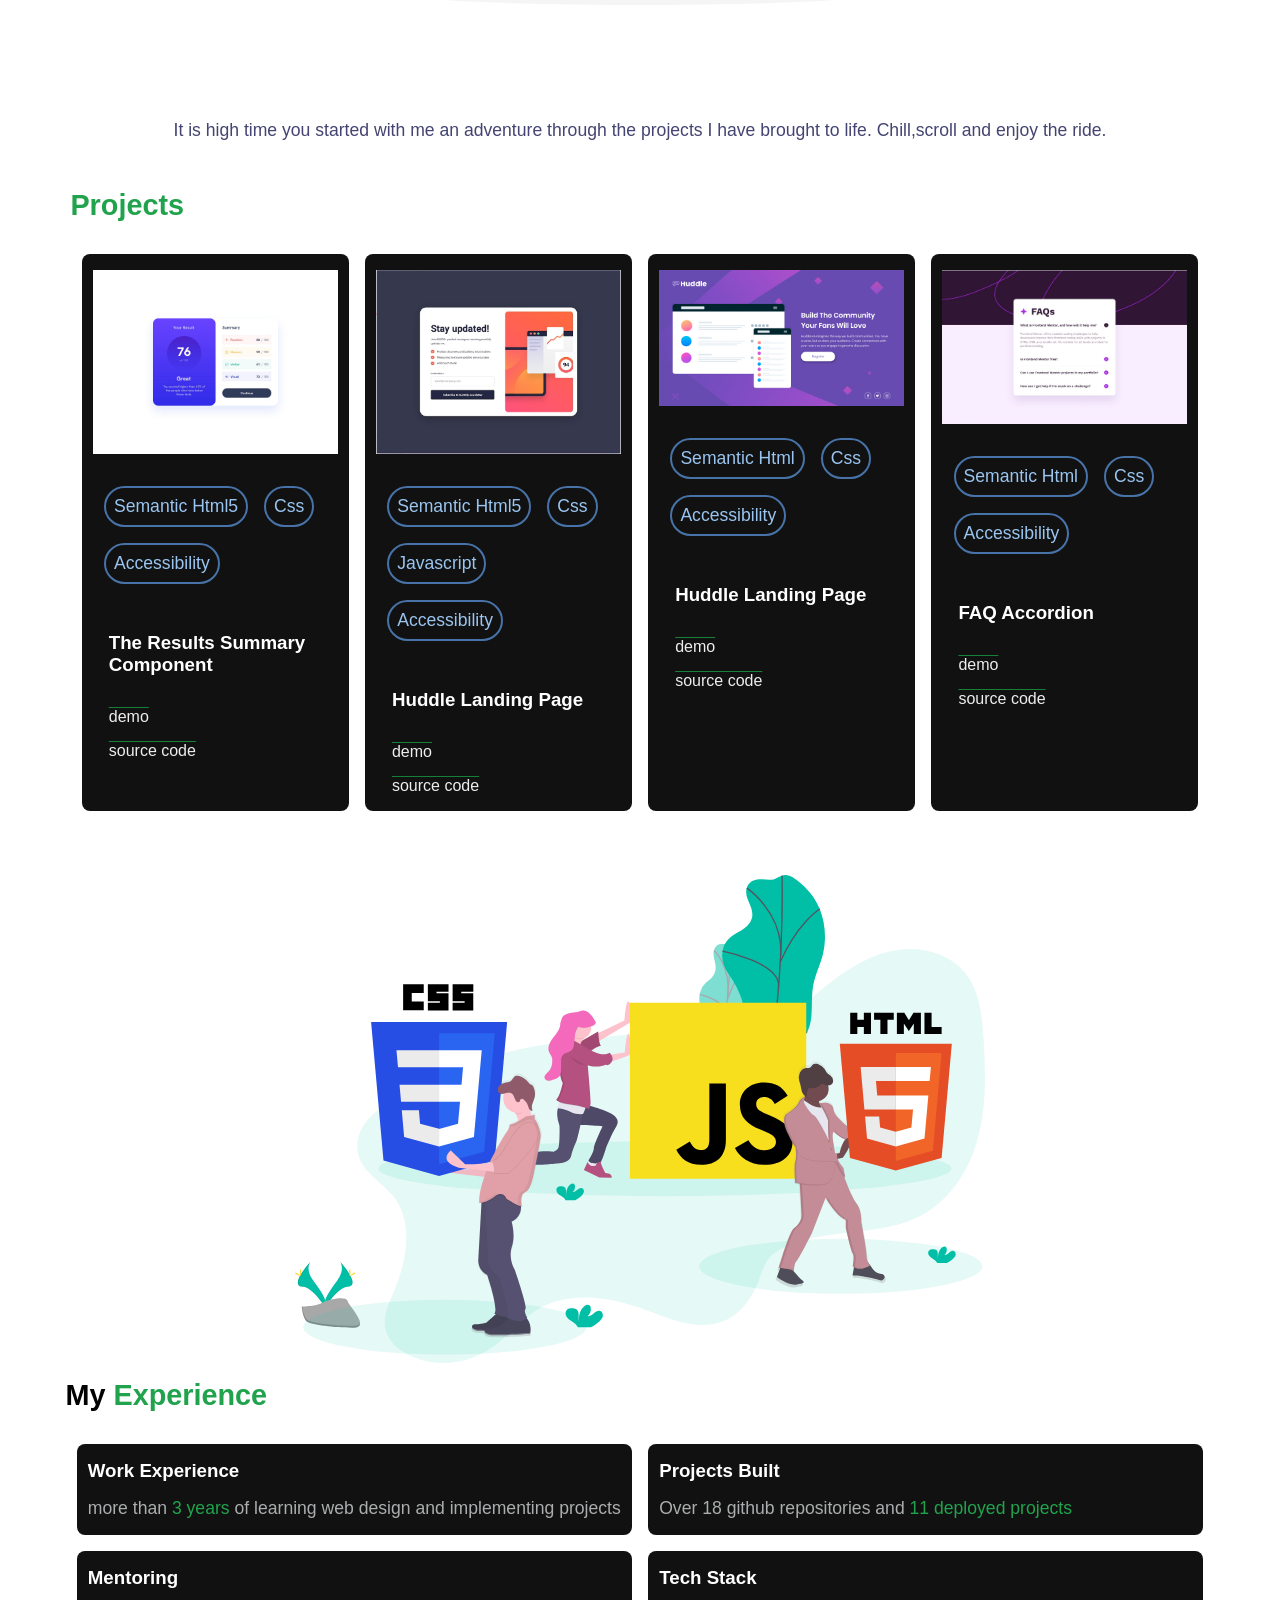
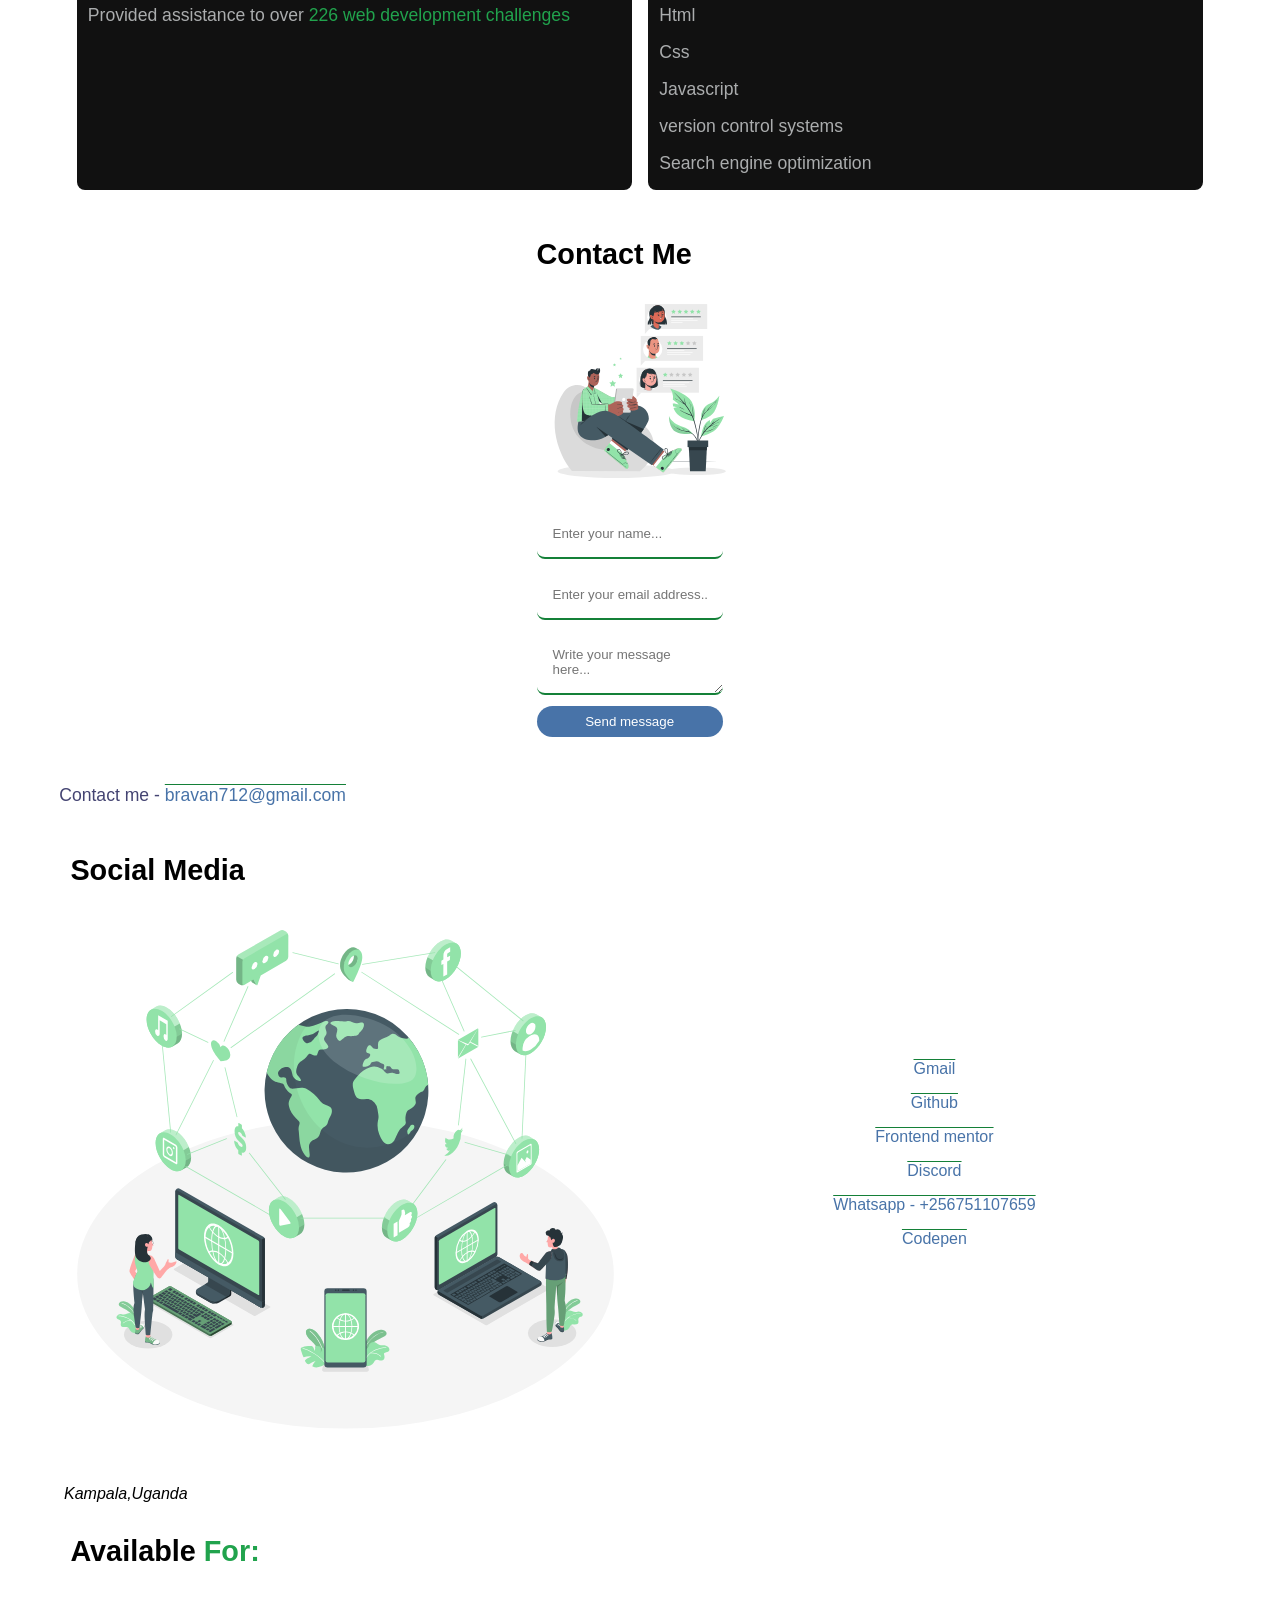
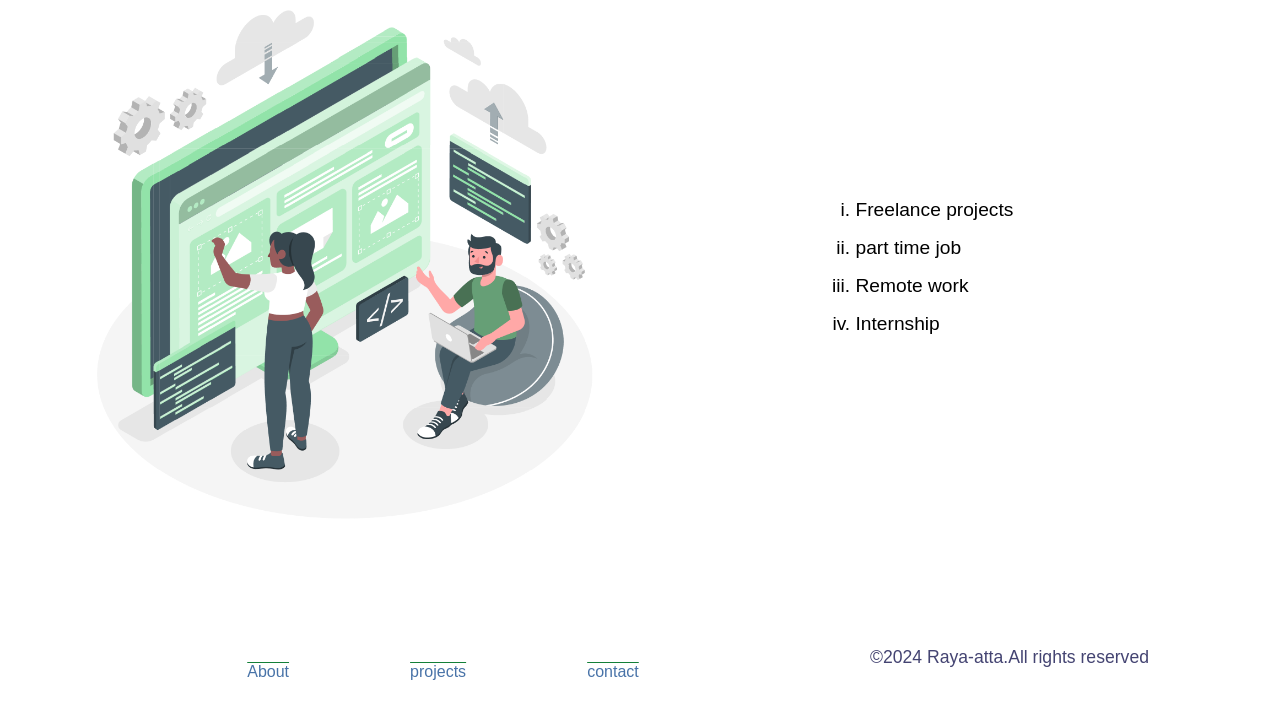
==== commit dc903eb1: "Update index.html Correcting image stuff and a bug on the form" ====
--- a/index.html
+++ b/index.html
@@ -34,7 +34,7 @@
                 </div>
             </article>
             <article class="about" id="about">
-                <img src="images/me-coding.png" alt="">
+                <img src="me-coding.png" alt="">
                 <div class="about__div">
                     <h2>About</h2>
                     <p>
@@ -53,7 +53,7 @@
             <section>
                 <article class="ideas">
                     <h2>Ideas I've brought to <span class="theme-main">life</span> </h2>
-                    <img class="major" src="images/project.png" alt="">
+                    <img class="major" src="project.png" alt="">
                     <p>It is high time you started with me an adventure through the projects I have brought to life.
                         Chill,scroll and enjoy the ride.
                     </p>
@@ -62,7 +62,7 @@
                       <h2 class="theme-main">Projects</h2>
                       <section class="projects-container">
                         <article class="results-summary">
-                           <img src="images/results-summary.jpg" alt="">
+                           <img src="results-summary.jpg" alt="">
                            <div class="built-with">
                              <p>Semantic Html5</p>
                              <p>Css</p>
@@ -73,7 +73,7 @@
                            <a href="#">source code</a>
                         </article>
                         <article class="news-letter">
-                            <img src="images/newsletter.jpg" alt="" srcset="">
+                            <img src="newsletter.jpg" alt="" srcset="">
                             <div class="built-with">
                                 <p>Semantic Html5</p>
                                 <p>Css</p>
@@ -85,7 +85,7 @@
                             <a href="#">source code</a>
                         </article>
                         <article class="huddle-page">
-                            <img src="images/huddle-landing.jpg" alt="">
+                            <img src="huddle-landing.jpg" alt="">
                             <div class="built-with">
                                 <p>Semantic Html</p>
                                 <p>Css</p>
@@ -96,7 +96,7 @@
                             <a href="#">source code</a>
                         </article>
                         <article>
-                            <img src="images/faq-accordion.jpg" alt="">
+                            <img src="faq-accordion.jpg" alt="">
                             <div class="built-with">
                                 <p>Semantic Html</p>
                                 <p>Css</p>
@@ -110,7 +110,7 @@
                 </section>
             </section>
             <section class="experience">
-                <img class="major" src="images/skill-set.svg" alt="">
+                <img class="major" src="skill-set.svg" alt="">
                 <h2>my <span class="theme-main">experience</span></h2>
                 <section class="experience-grid">
                 <article class="Time">
@@ -135,21 +135,23 @@
                 </article>
             </section>
             </section>
+            <section>
+                <h2>Contact me</h2>
+                <img src="contact.svg" alt="">
             <form action="https://www.formspree.io/f/xjvnbeyb" method="POST" id="contact">
-                <h2>Contact me</h2>
-                <img src="images/contact.svg" alt="">
                 <input type="text" name="name" id="name" placeholder="Enter your name..." autocomplete="on">
-                <input type="email" name="email" id="email" placeholder="Enter email..." autocomplete="on">
+                <input type="email" name="email" id="email" placeholder="Enter your email address..." autocomplete="on">
                 <textarea name="message" id="" placeholder="Write your message here..."></textarea>
                 <input type="submit" value="Send message">
             </form>
+            </section>
             <div class="contact">
               <p>Contact me - <a href="mailto:bravan712@gmail.com">bravan712@gmail.com</a></p>
             </div>
             <div class="socials">
                 <div>
                     <h2>Social media</h2>
-                    <img src="images/socials.svg" alt="">
+                    <img src="socials.svg" alt="">
                 </div>
                 <div class="links">
                     <a href="mailto:bravan712@gmail.com">Gmail</a>
@@ -166,7 +168,7 @@
             <div class="available">
                 <div>
                     <h2>Available <span class="theme-main">for:</span></h2>
-                    <img src="images/collaboration.png" alt="">
+                    <img src="collaboration.png" alt="">
                 </div>
                 <div class="work">
                     <ul>
@@ -189,4 +191,4 @@
         </footer>
         <script src="" async defer></script>
     </body>
-</html>+</html>
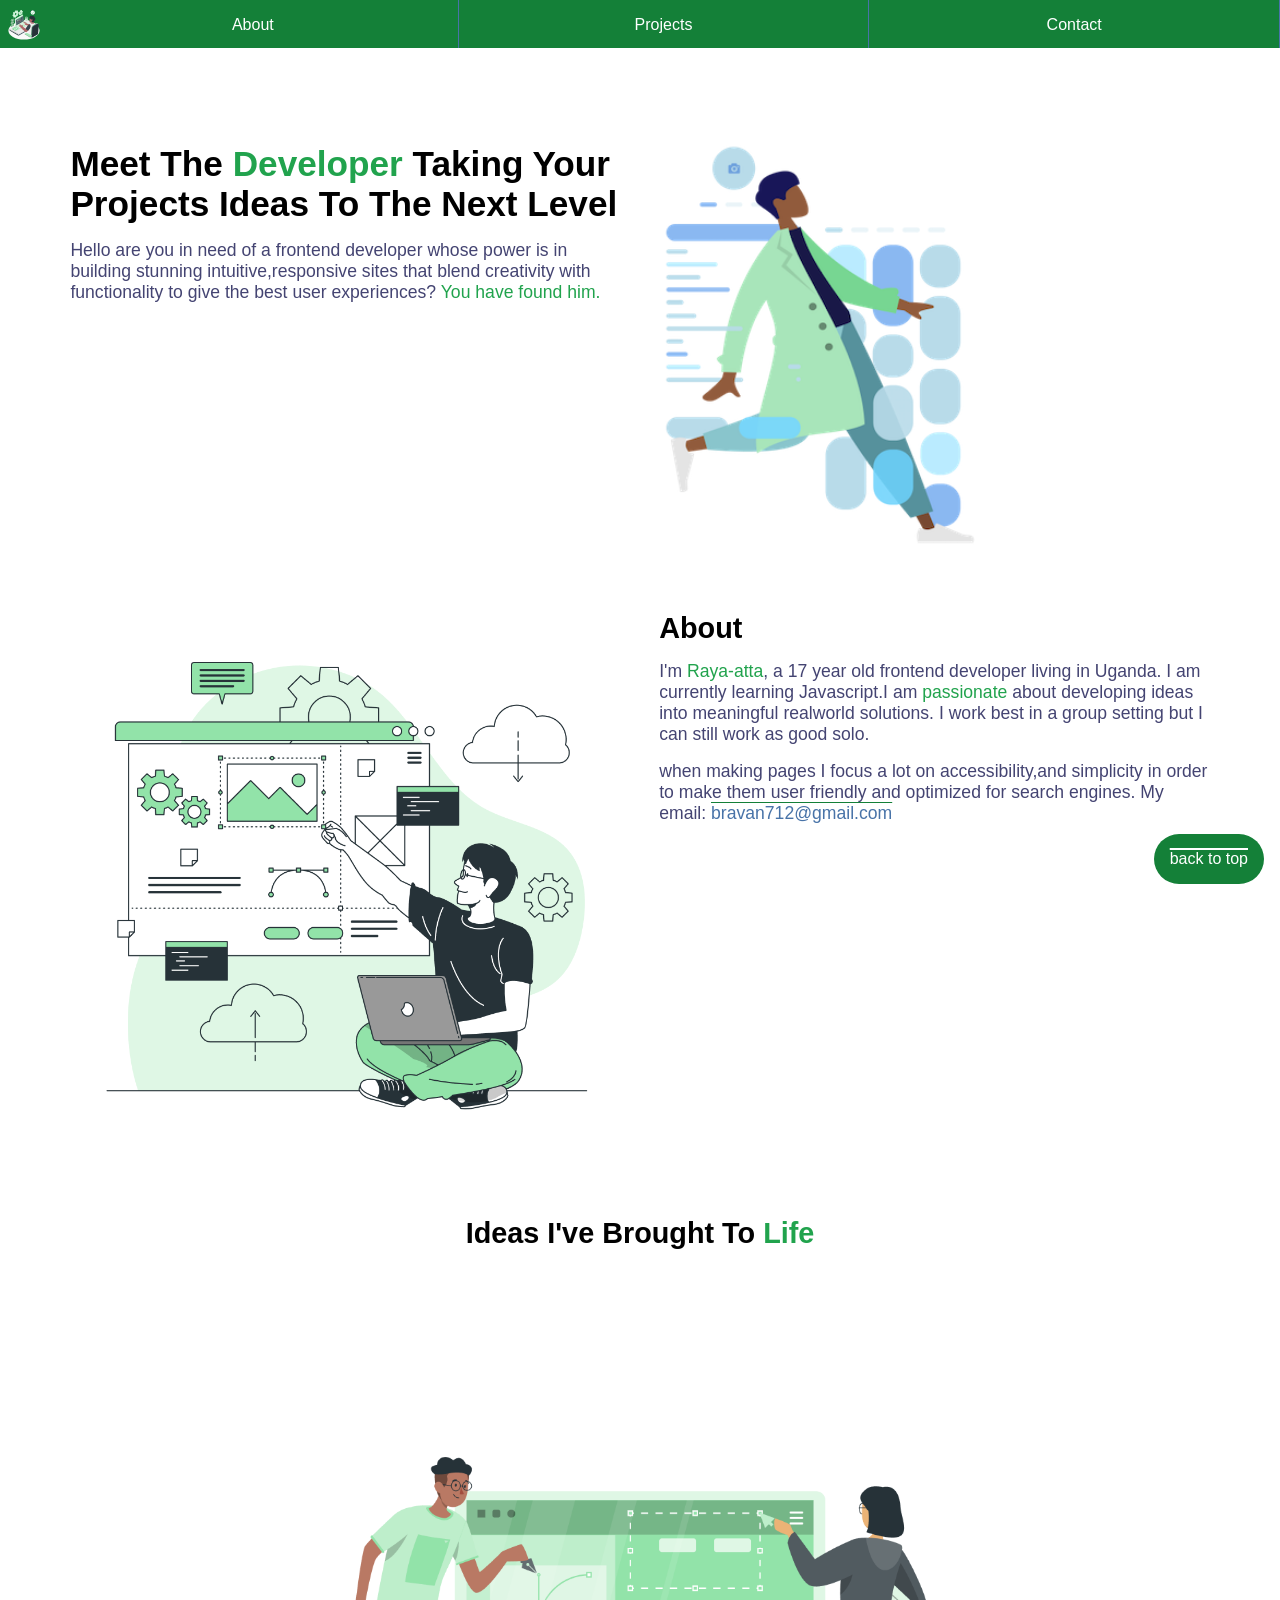
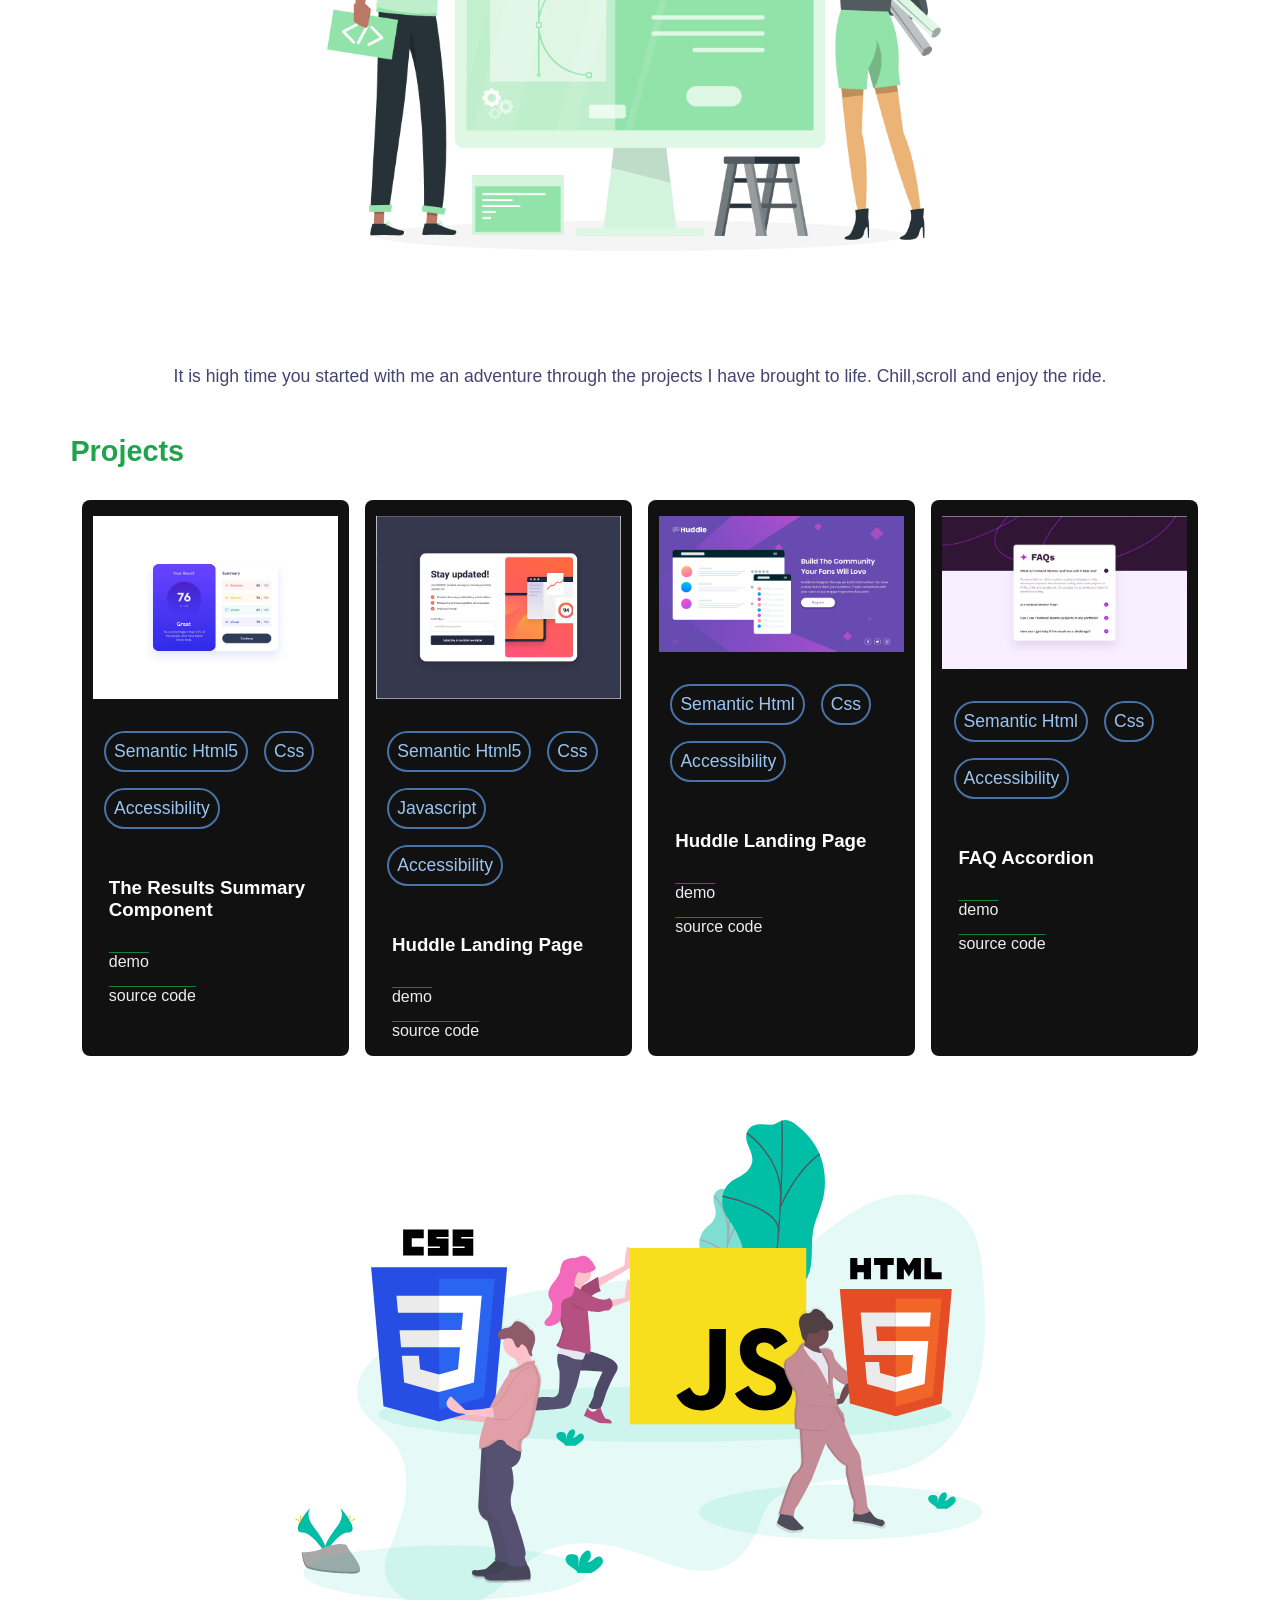
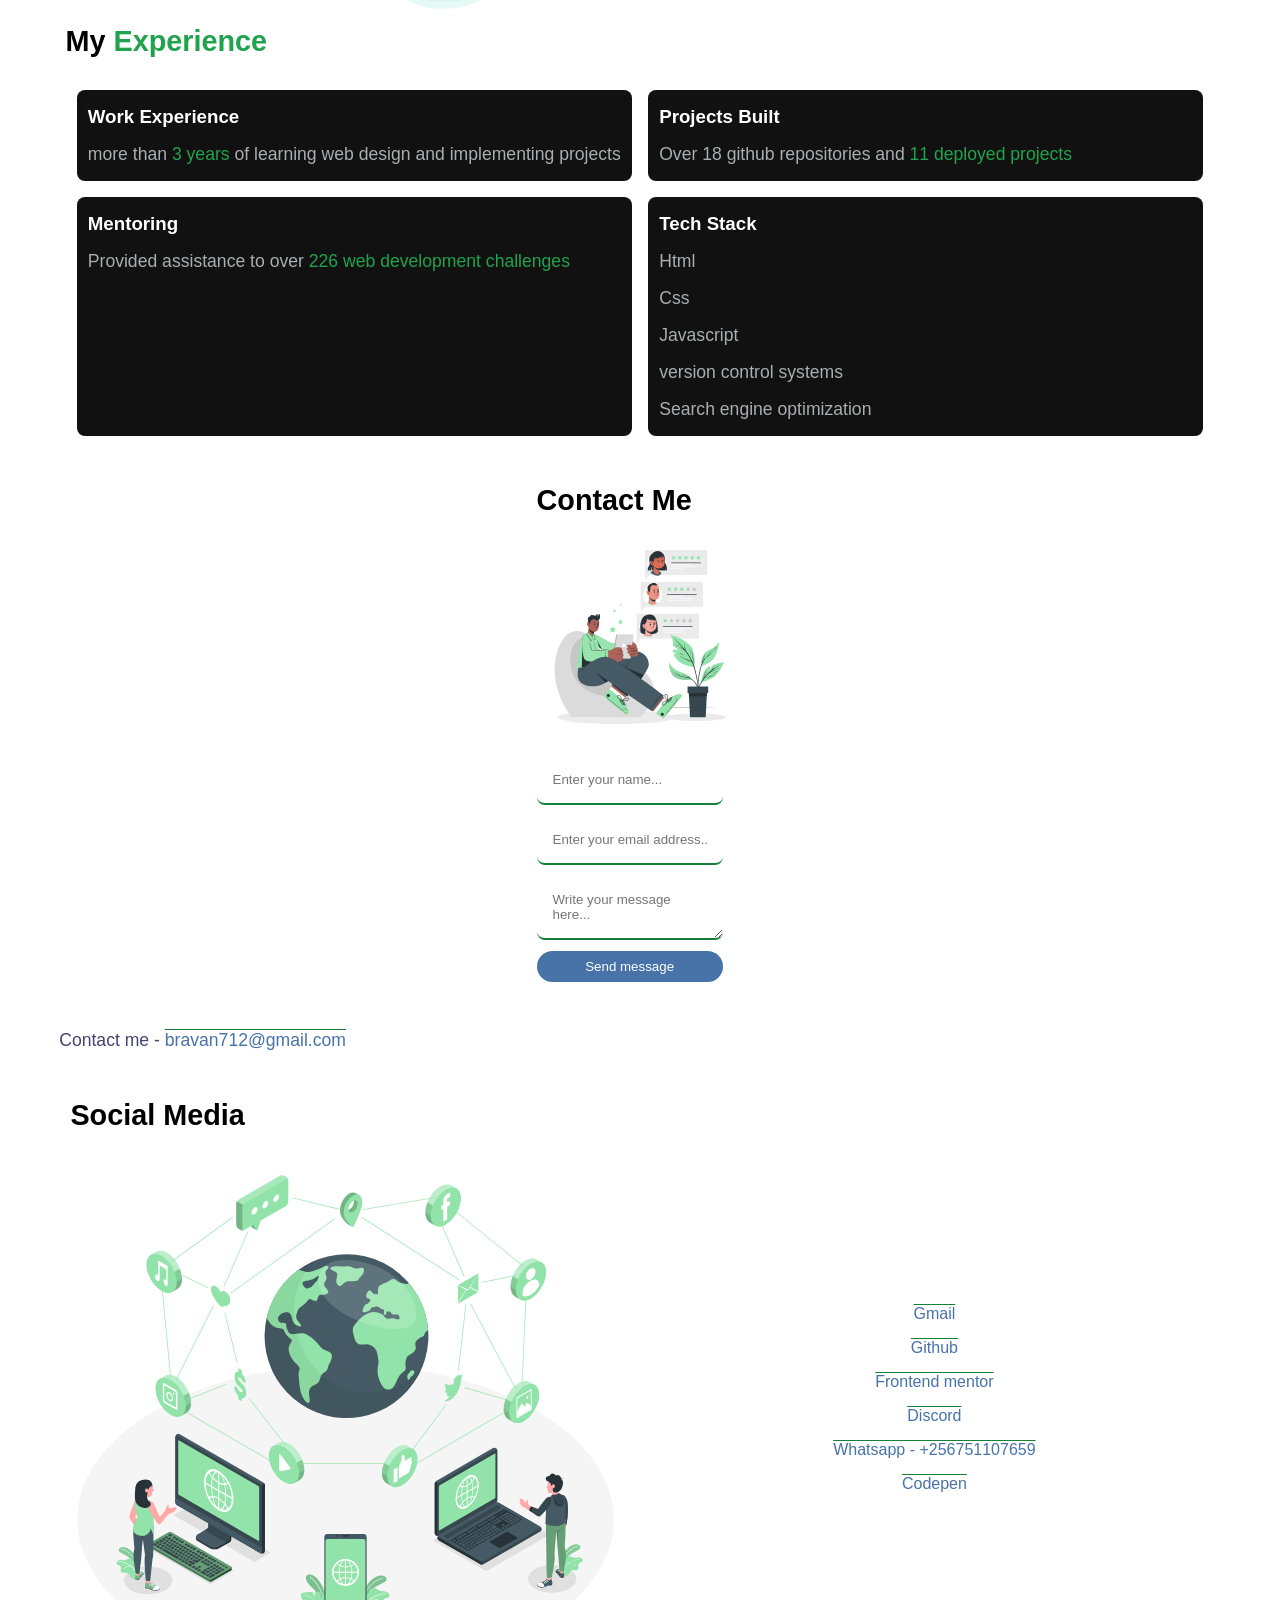
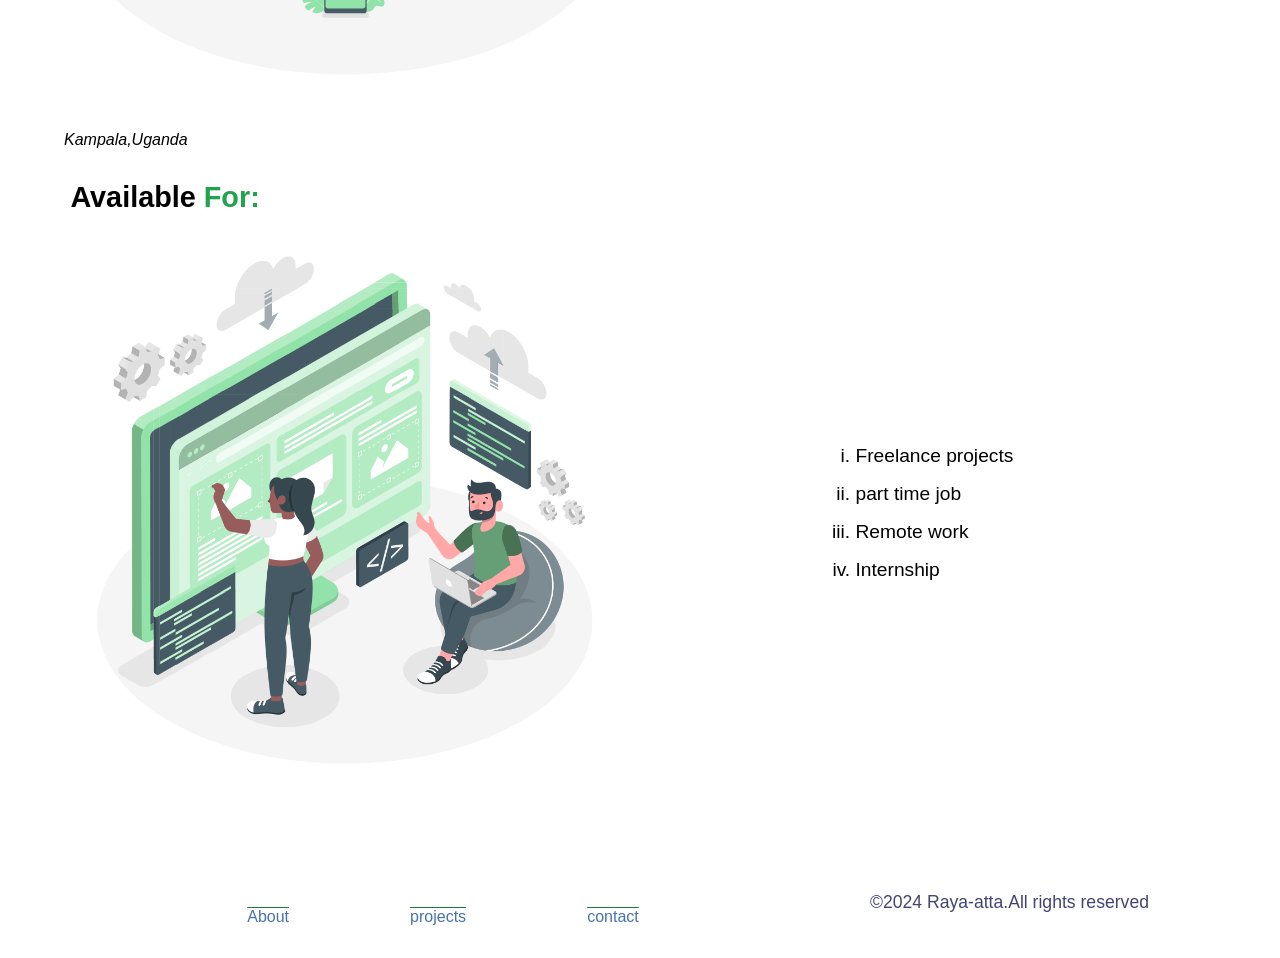
==== commit b3cacaf2: "Update index.html" ====
--- a/index.html
+++ b/index.html
@@ -10,7 +10,7 @@
     </head>
     <body>
         <header>
-             <img src="images/avatar.svg" class="header__img"  alt="">
+             <img src="avatar.svg" class="header__img"  alt="">
             <nav>
                 <ul>
                     <li><a href="#about">About</a></li>
@@ -21,7 +21,7 @@
         </header>
         <main>
             <article class="meet-me">
-                <img src="images/my-avatar.png" alt="">
+                <img src="my-avatar.png" alt="">
                 <div class="meet-me__div">
                     <h1>
                       Meet the <span class="theme-main">developer</span> taking your projects ideas to the next level
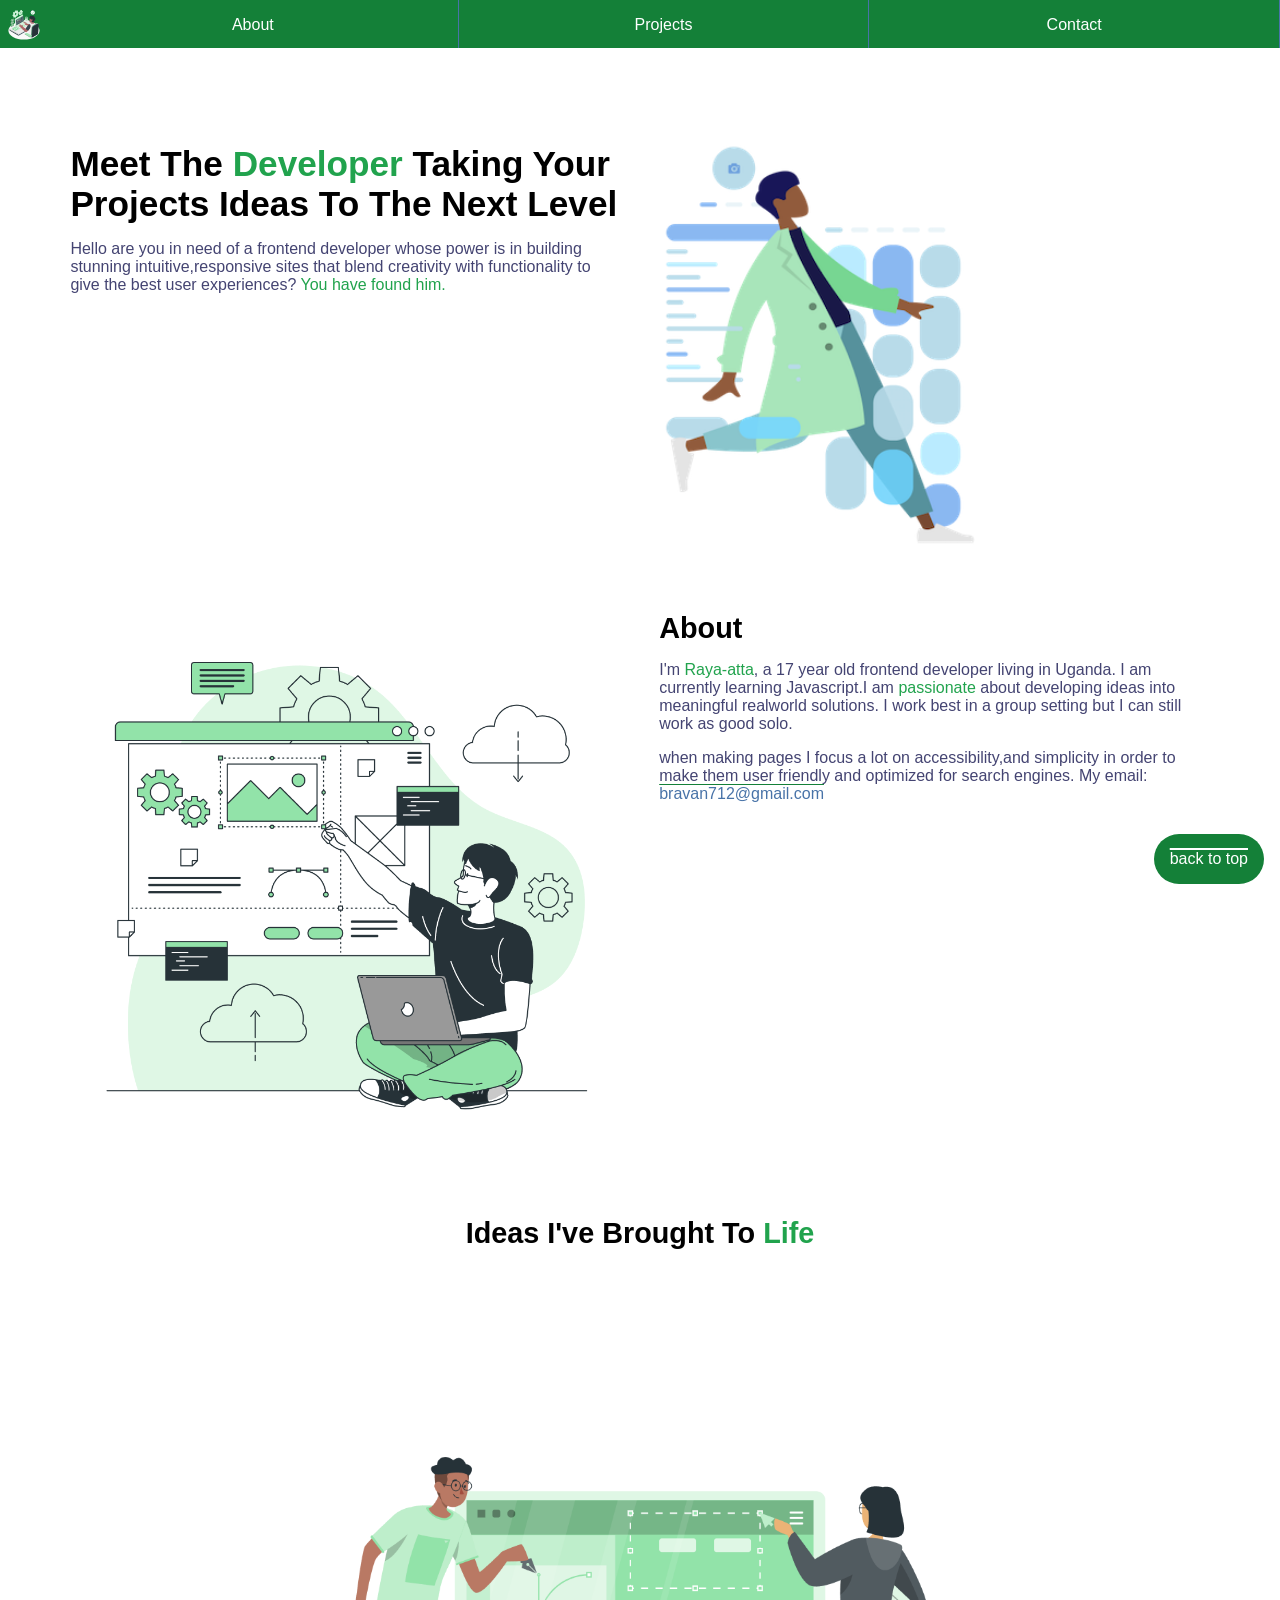
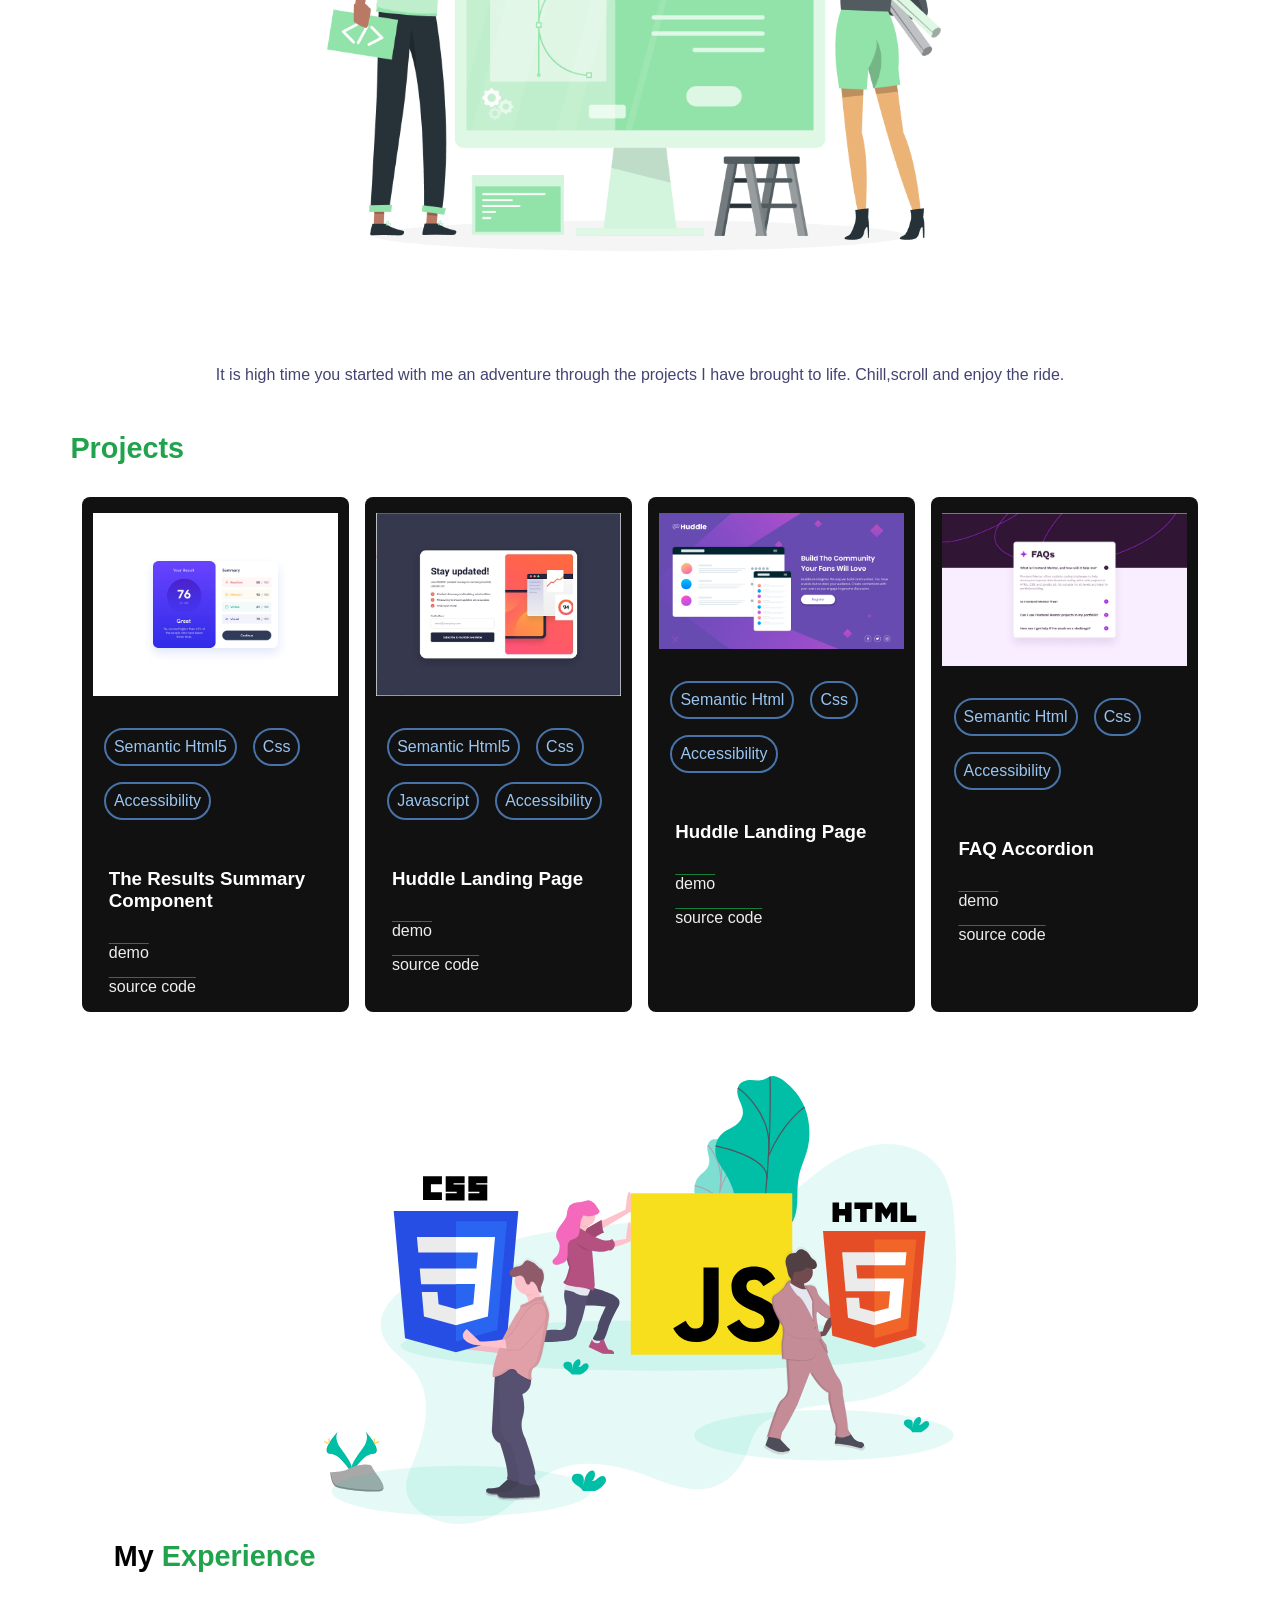
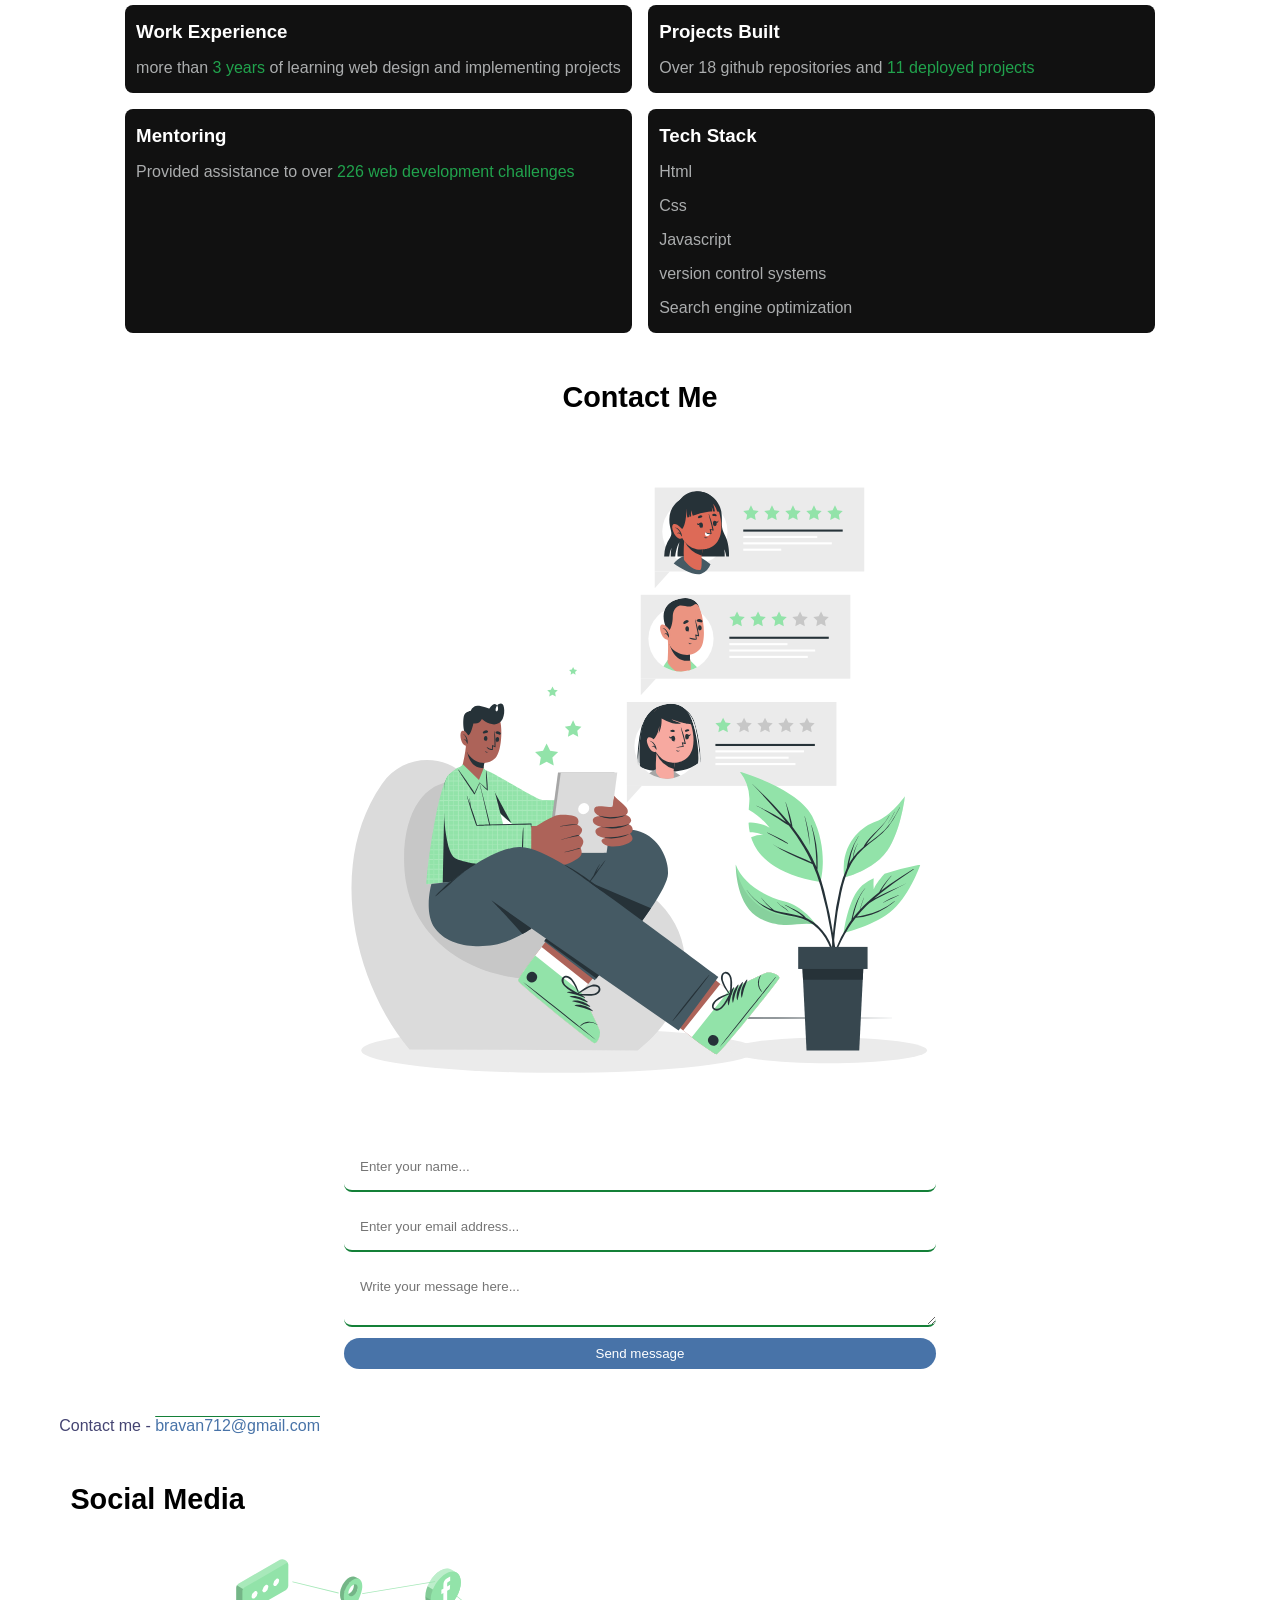
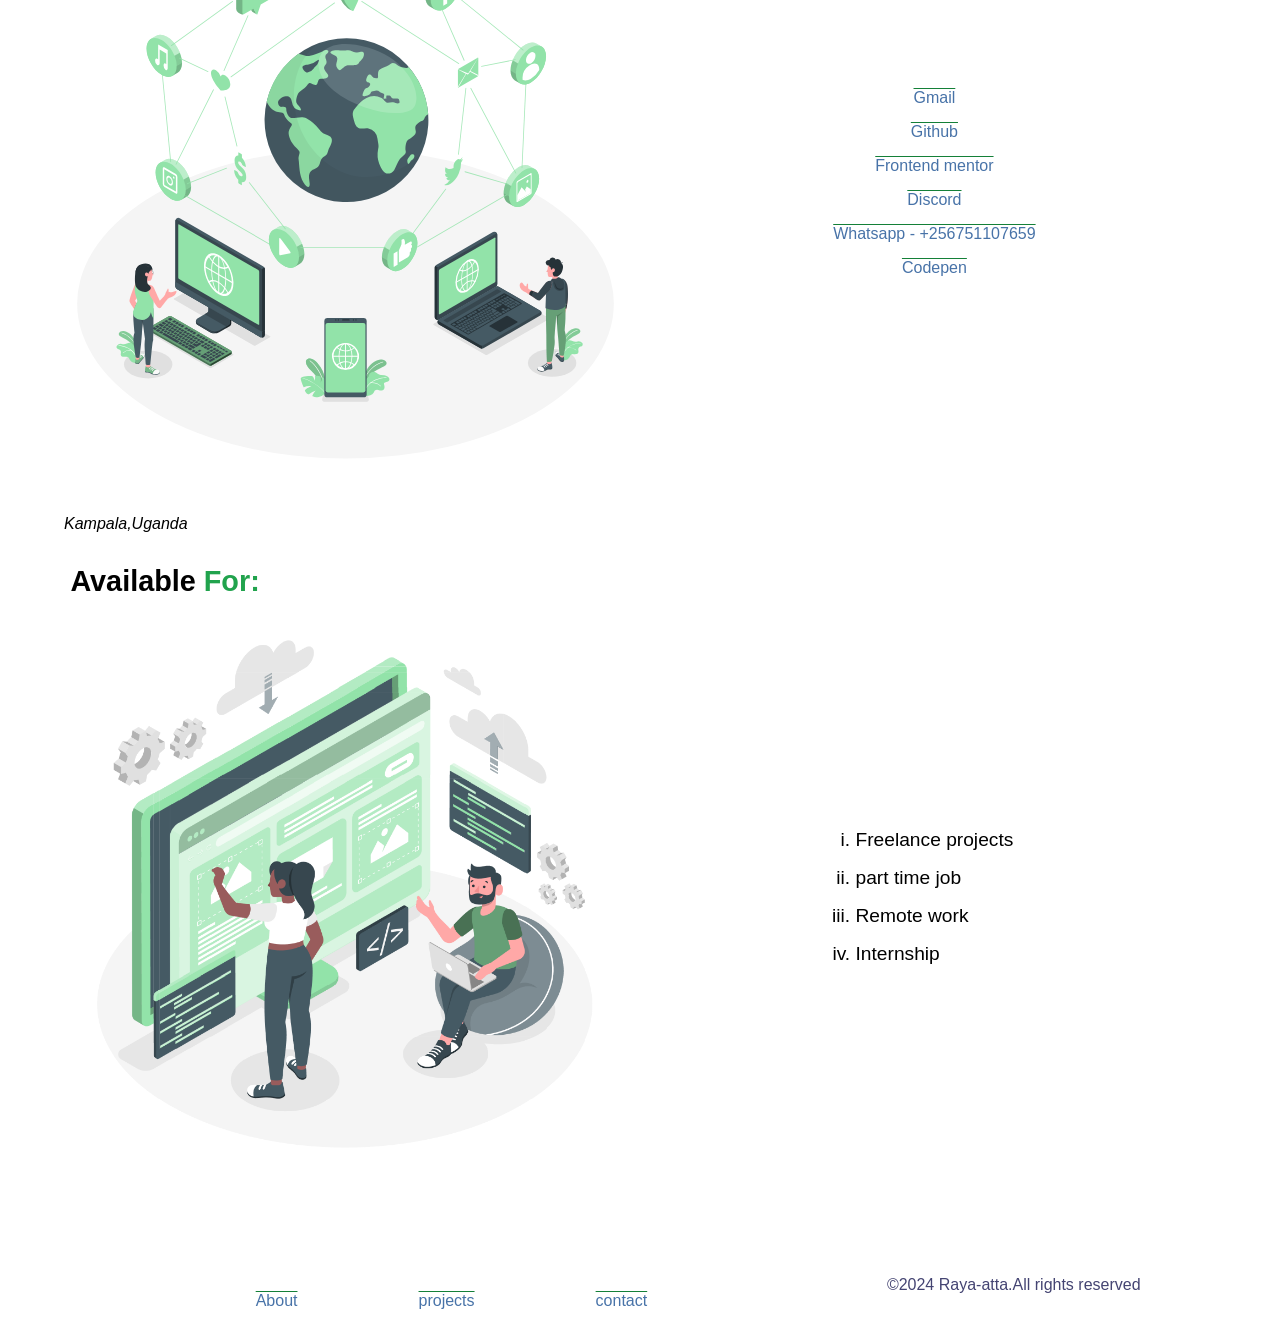
==== commit 8b2ae4b1: "Update index.html" ====
--- a/index.html
+++ b/index.html
@@ -135,9 +135,9 @@
                 </article>
             </section>
             </section>
-            <section>
+            <section class='form'>
                 <h2>Contact me</h2>
-                <img src="contact.svg" alt="">
+                <img src="contact.svg" class='major' alt="">
             <form action="https://www.formspree.io/f/xjvnbeyb" method="POST" id="contact">
                 <input type="text" name="name" id="name" placeholder="Enter your name..." autocomplete="on">
                 <input type="email" name="email" id="email" placeholder="Enter your email address..." autocomplete="on">
--- a/style.css
+++ b/style.css
@@ -108,6 +108,9 @@
     width:max(360px, 60%);
     margin-inline: auto;
 }
+.projects-container {
+    overflow:scroll;
+}
 
 .projects-container > article {
     background: var(--card-bg);
@@ -144,6 +147,12 @@
 }
 .experience p {
     color: #abadae;
+}
+.form {
+    width:100%;
+    display: flex;
+    flex-direction:column;
+    align-items: center;
 }
 form {
     width: min(90%,37rem);
@@ -232,6 +241,10 @@
         grid-column: 1/2;
         grid-row: 1/2;
     }
+    .about {
+        display: grid;
+        grid-template-columns: 1fr 1fr;
+    }
     h1 {
         font-size: 2.2rem;
     }
@@ -240,13 +253,6 @@
     }
     h3 {
         font-size: 1.5;
-    }
-    p {
-        font-size: 1.1rem;
-    }
-    .about {
-        display: grid;
-        grid-template-columns: 1fr 1fr;
     }
     .ideas {
         align-items: center;
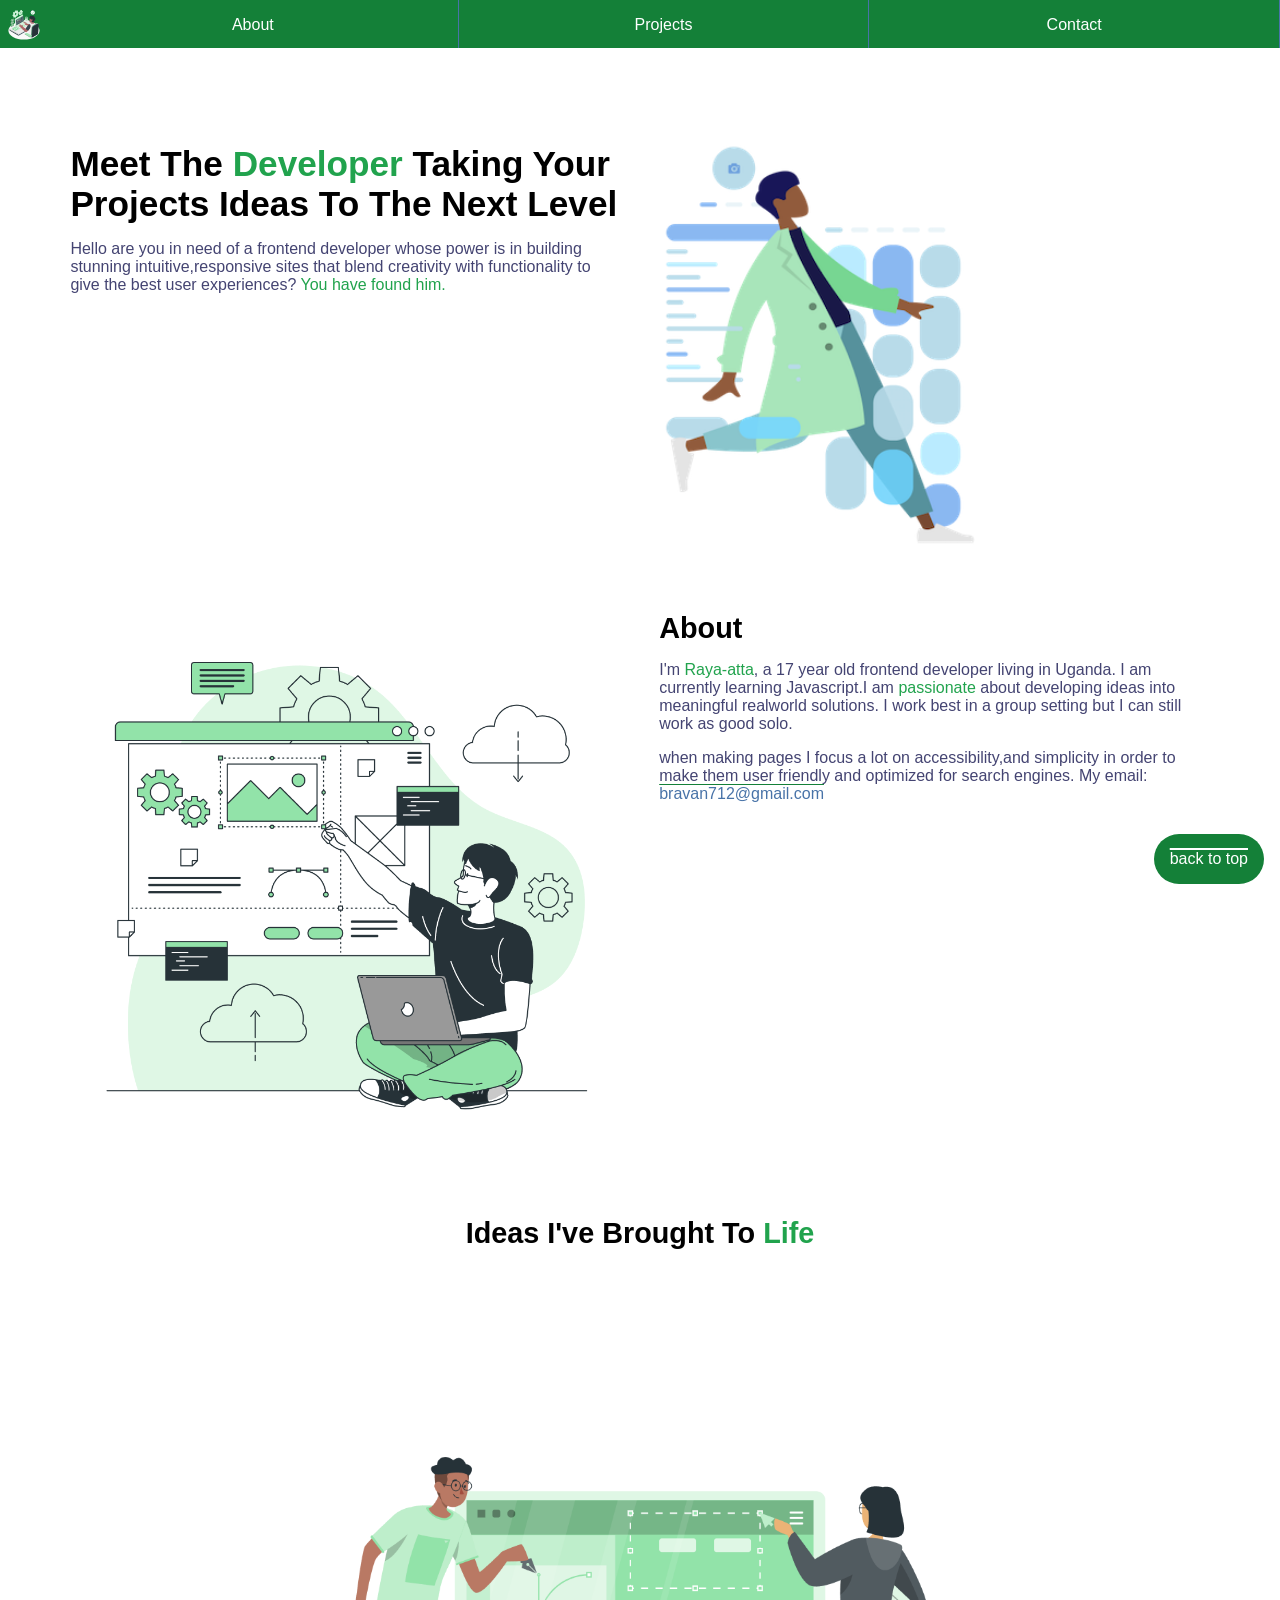
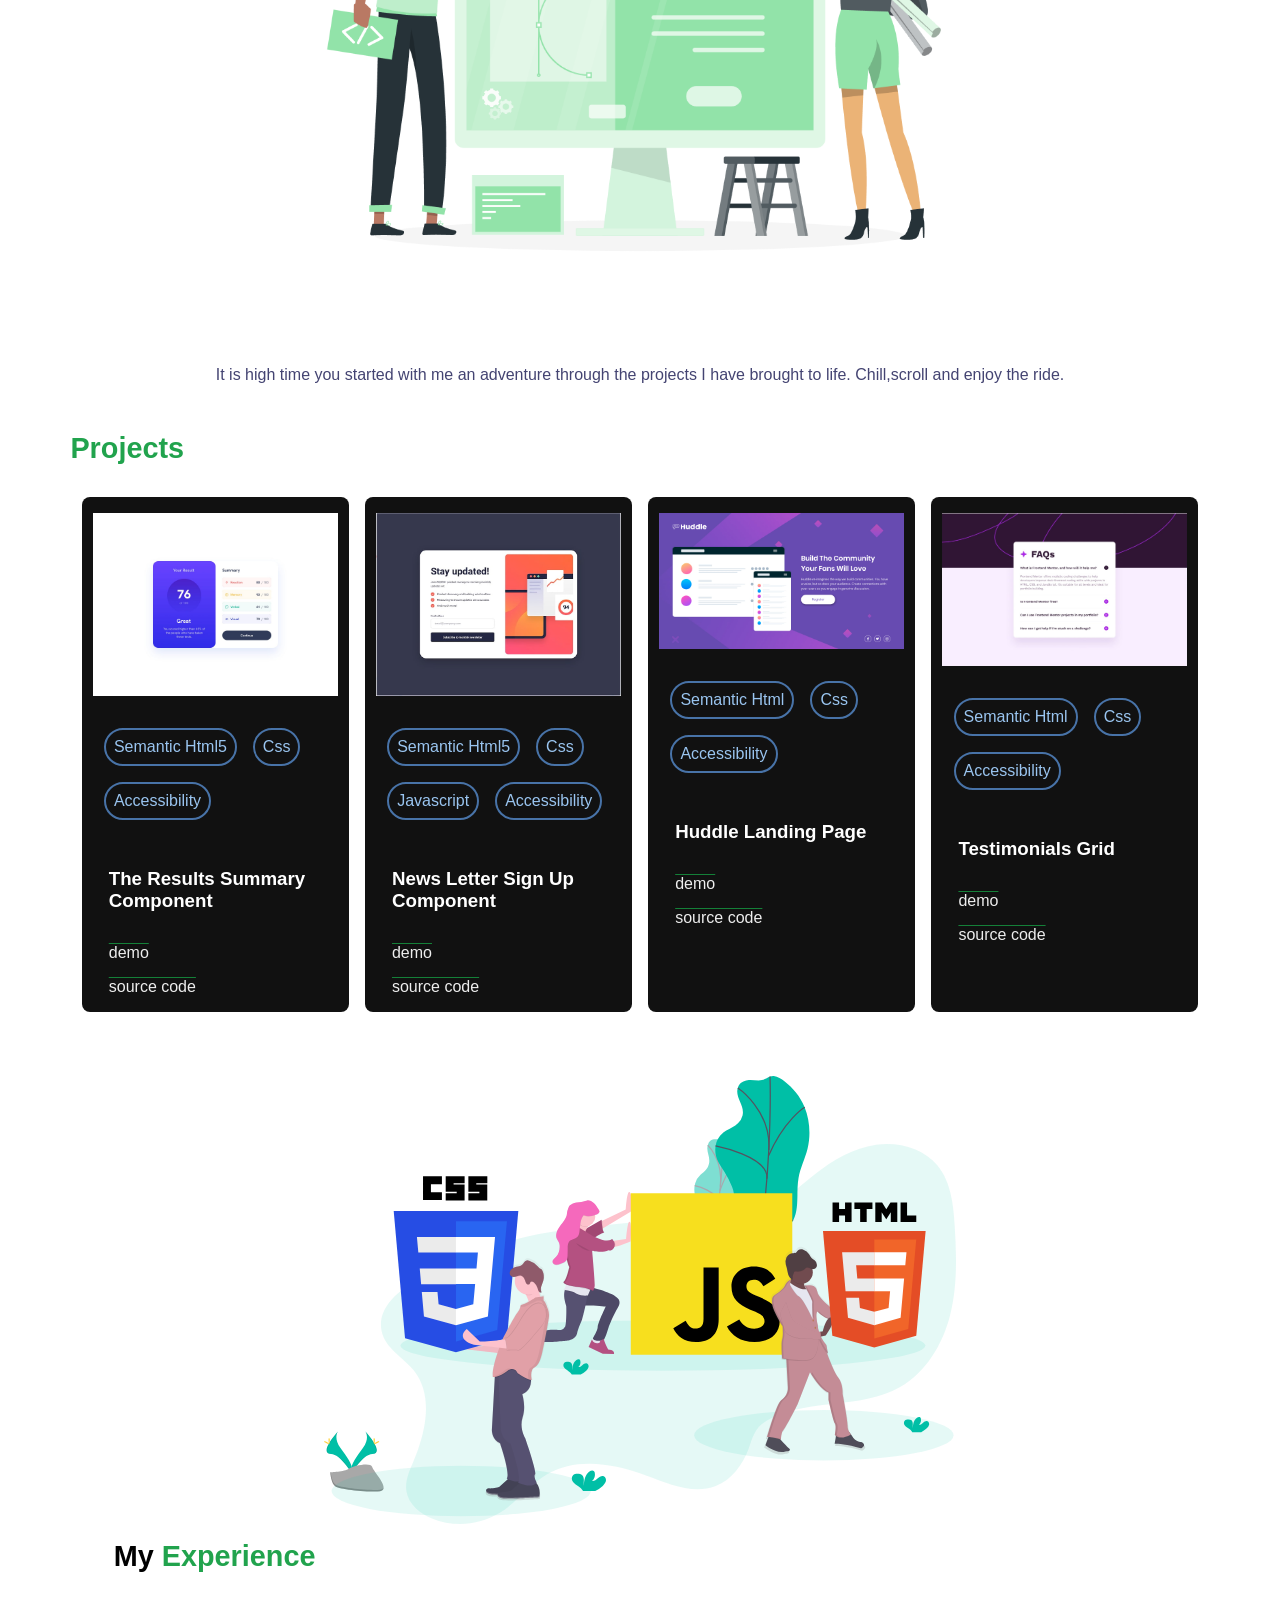
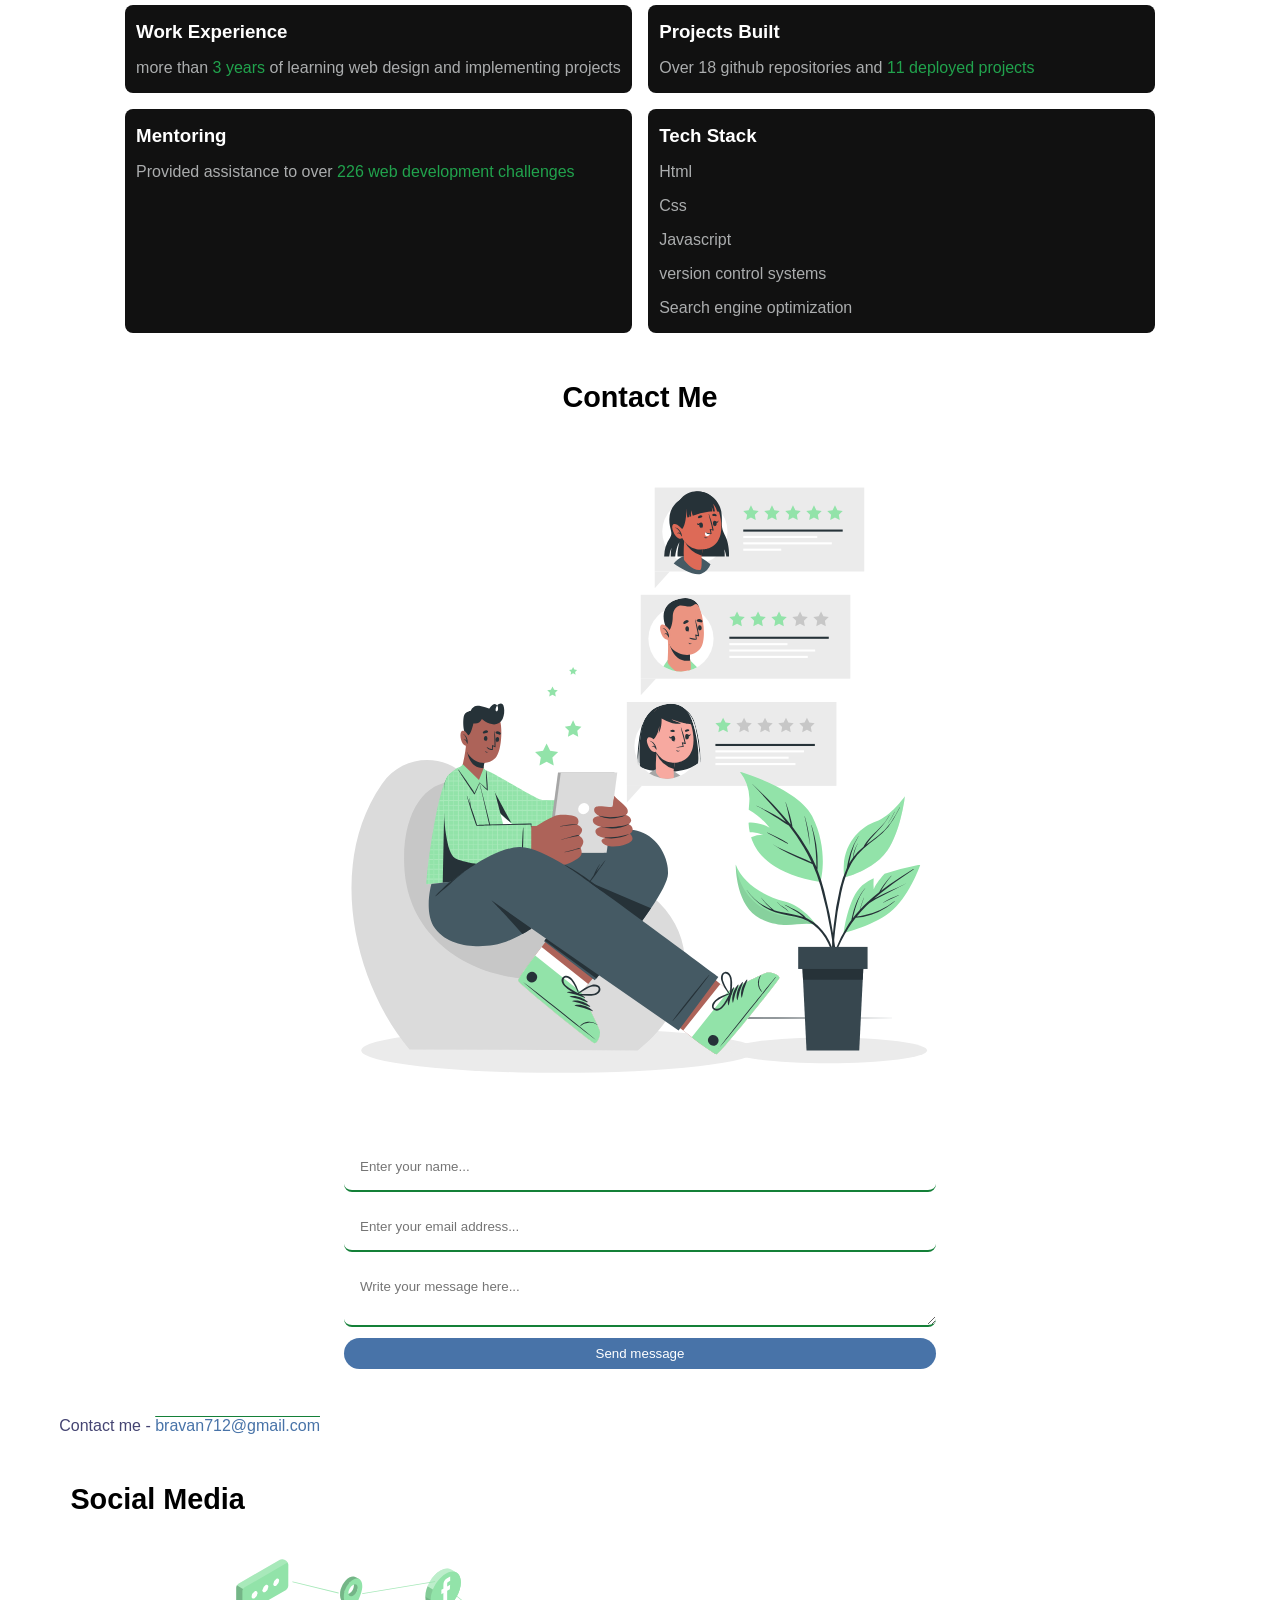
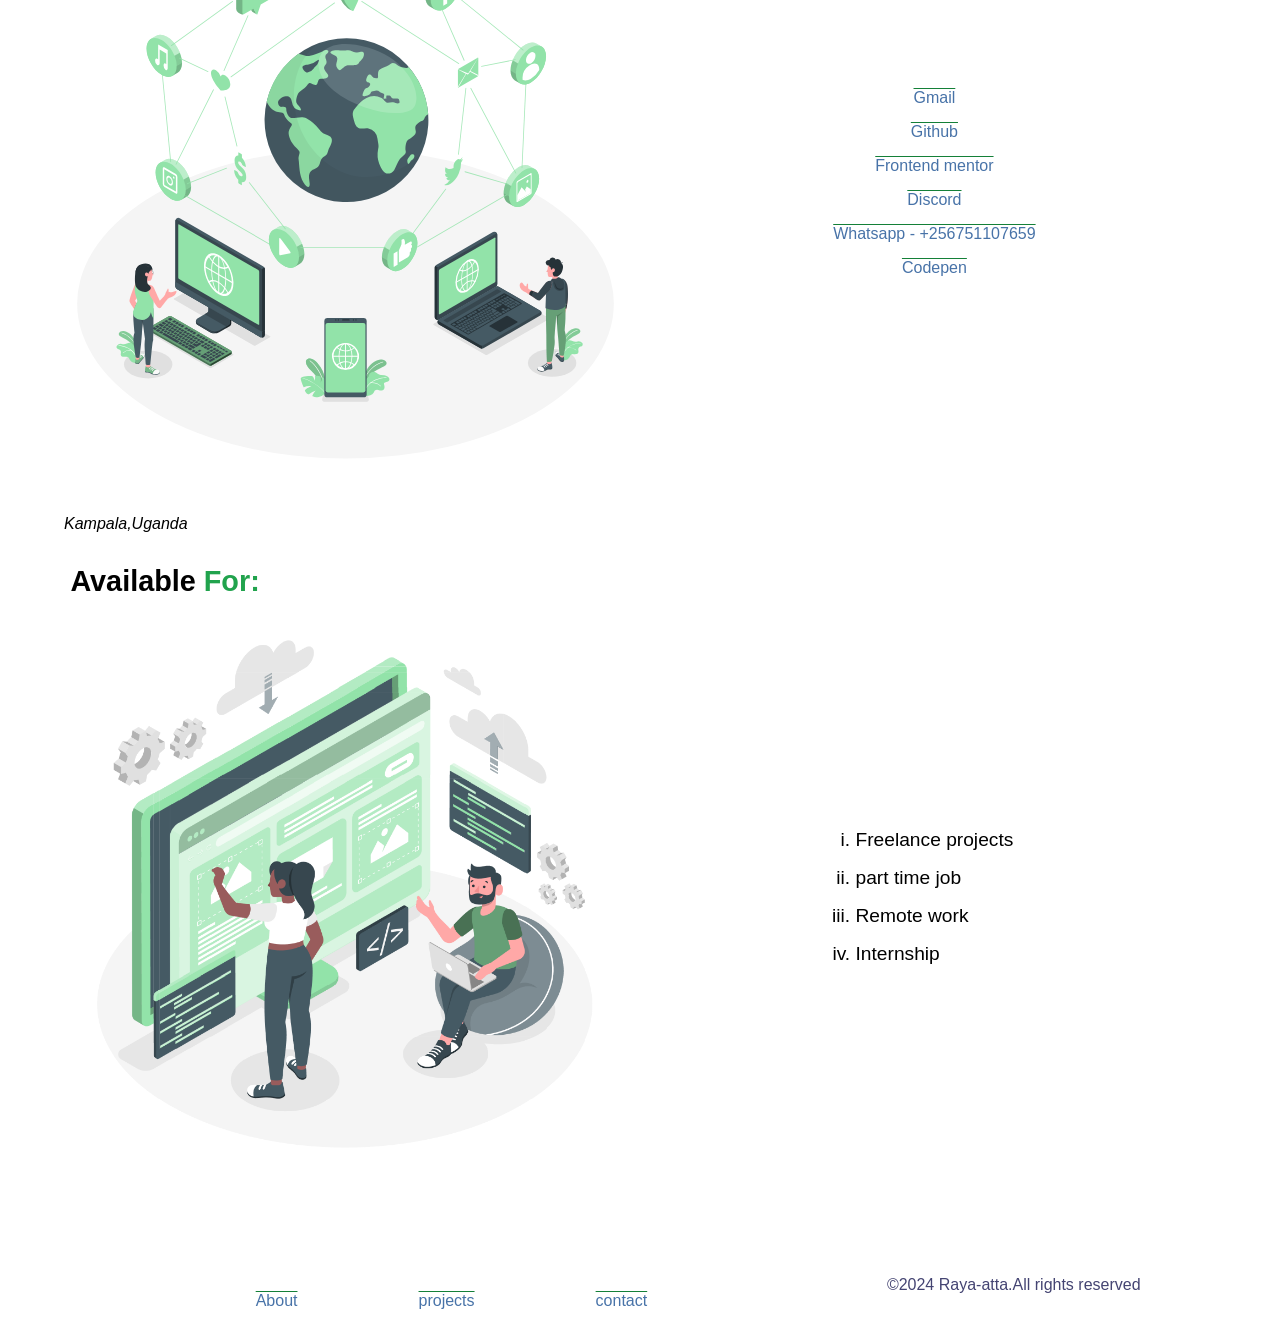
==== commit c6a07121: "Update index.html Updating the links to the actual deployments" ====
--- a/index.html
+++ b/index.html
@@ -69,8 +69,8 @@
                              <p>Accessibility</p>
                            </div>
                            <h3>The results summary component</h3>
-                           <a href="#">demo</a>
-                           <a href="#">source code</a>
+                           <a href="https://rayaatta.github.io/Results-summary-component-/">demo</a>
+                           <a href="https://github.com/rayaatta/Results-summary-component-">source code</a>
                         </article>
                         <article class="news-letter">
                             <img src="newsletter.jpg" alt="" srcset="">
@@ -80,9 +80,9 @@
                                 <p>Javascript</p>
                                 <p>Accessibility</p>
                             </div>
-                            <h3>huddle landing page</h3>
-                            <a href="#">demo</a>
-                            <a href="#">source code</a>
+                            <h3>News letter sign up component</h3>
+                            <a href="https://rayaatta.github.io/News-letter-sign-up-with-success-message-/">demo</a>
+                            <a href="https://github.com/rayaatta/News-letter-sign-up-with-success-message-">source code</a>
                         </article>
                         <article class="huddle-page">
                             <img src="huddle-landing.jpg" alt="">
@@ -92,8 +92,8 @@
                                 <p>Accessibility</p>
                             </div>
                             <h3>huddle landing page</h3>
-                            <a href="#">demo</a>
-                            <a href="#">source code</a>
+                            <a href="https://rayaatta.github.io/Huddle-landing-page/">demo</a>
+                            <a href="https://github.com/rayaatta/Huddle-landing-page">source code</a>
                         </article>
                         <article>
                             <img src="faq-accordion.jpg" alt="">
@@ -102,9 +102,9 @@
                                 <p>Css</p>
                                 <p>Accessibility</p>
                             </div>
-                            <h3>FAQ accordion</h3>
-                            <a href="#">demo</a>
-                            <a href="#">source code</a>
+                            <h3>Testimonials grid</h3>
+                            <a href="https://rayaatta.github.io/Testimonials-grid-section/">demo</a>
+                            <a href="https://github.com/rayaatta/Testimonials-grid-section">source code</a>
                         </article>
                       </section>
                 </section>
@@ -138,7 +138,7 @@
             <section class='form'>
                 <h2>Contact me</h2>
                 <img src="contact.svg" class='major' alt="">
-            <form action="https://www.formspree.io/f/xjvnbeyb" method="POST" id="contact">
+            <form action="https://formspree.io/f/xjvnbeyb" method="POST" id="contact">
                 <input type="text" name="name" id="name" placeholder="Enter your name..." autocomplete="on">
                 <input type="email" name="email" id="email" placeholder="Enter your email address..." autocomplete="on">
                 <textarea name="message" id="" placeholder="Write your message here..."></textarea>
